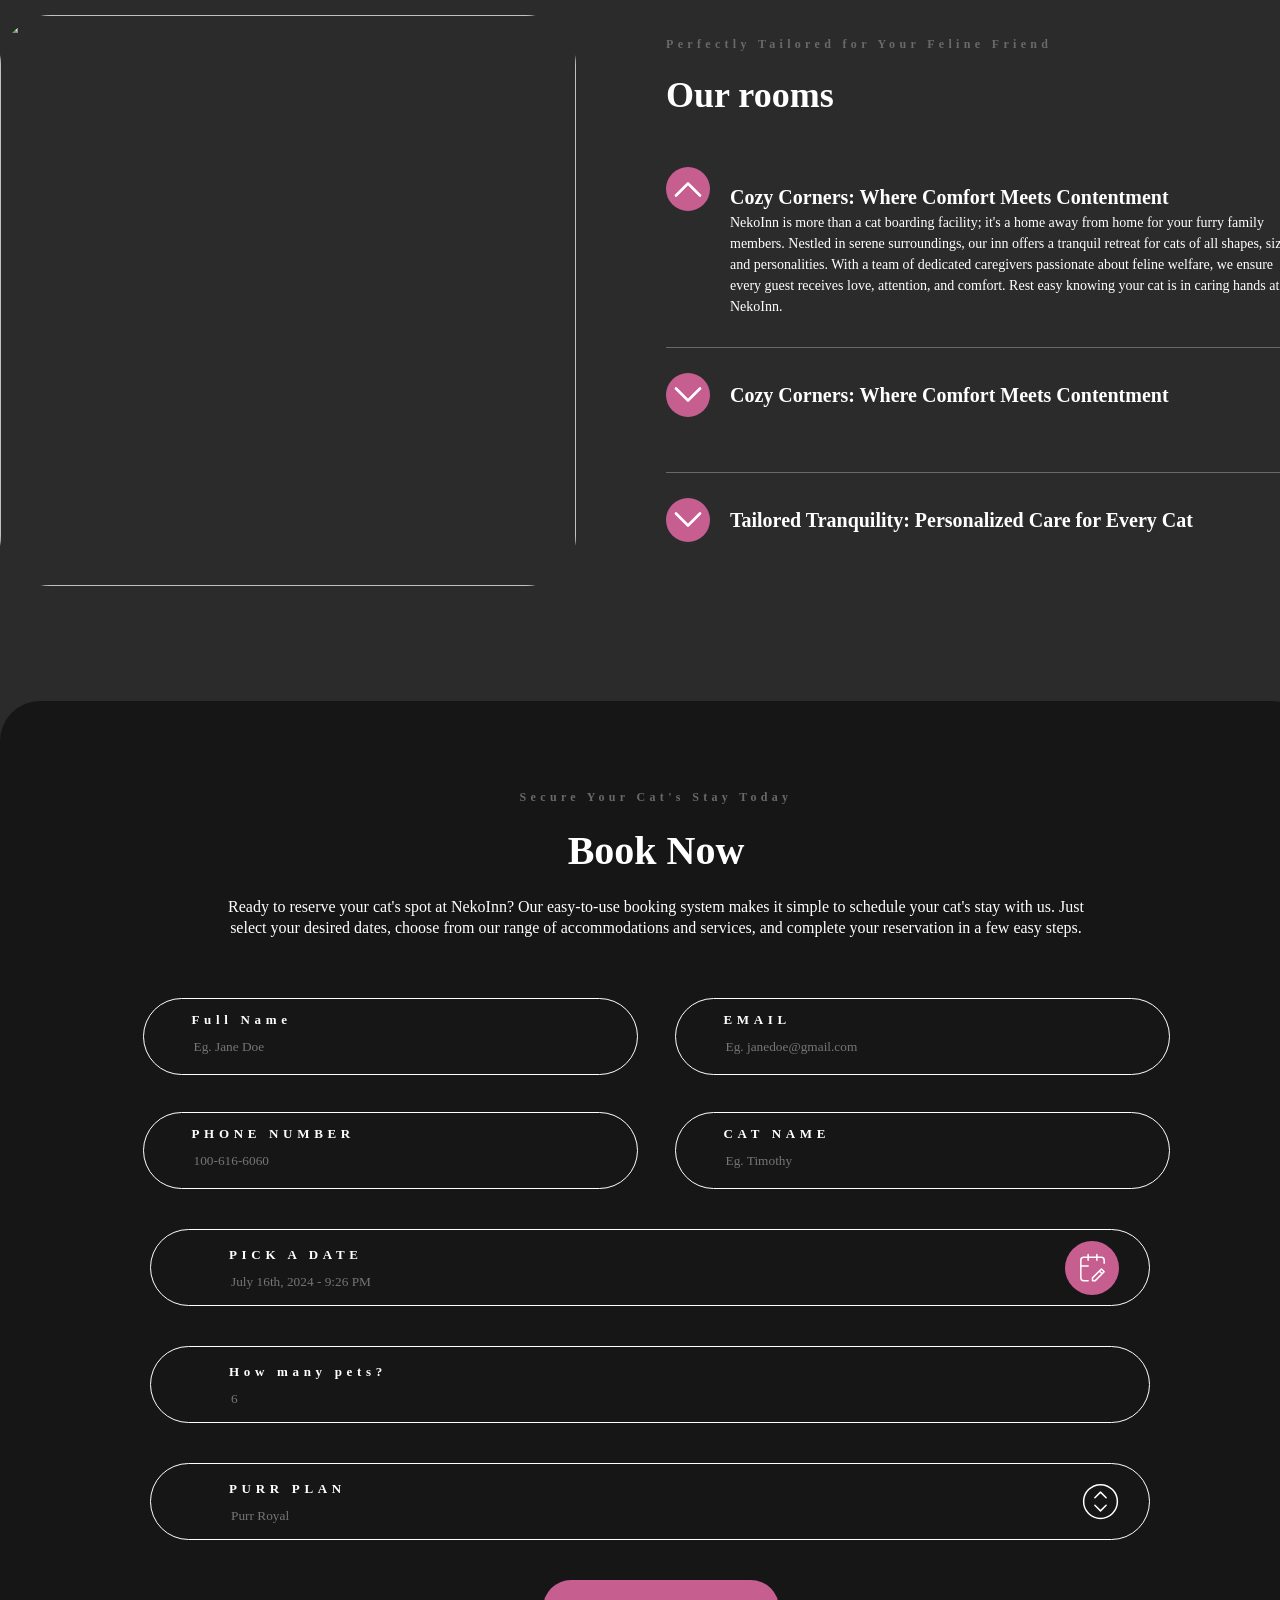
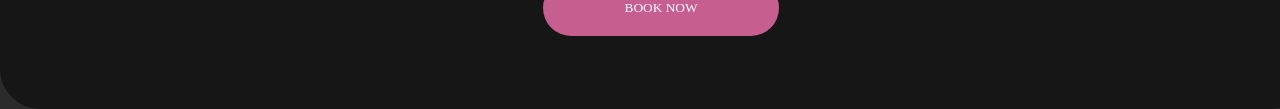
==== index.html @ 57cdbb53 "add button" ====
<!DOCTYPE html>
<html lang="en">

<head>
    <meta charset="UTF-8">
    <meta name="viewport" content="width=device-width, initial-scale=1.0">
    <title>Document</title>
    <link rel="stylesheet" href="./css/style.css">
</head>

<body>
    <section class="room">
        <div class="container">
            <div class="room__wrapper">
                <img class="room__pic" src="./cat.svg" alt="">
                <div class="room__info">
                    <h4 class="room__sub-text">Perfectly Tailored for Your Feline Friend</h4>
                    <h2 class="room__title">Our rooms</h2>
                    <div class="room__box--big">
                        <span class="span"><img src="./shape.svg" class="room__img"
                                alt="icon tepaga qarab turgan bitta rangi oq"></span>
                        <div class="room__sub-info">
                            <h3 class="room__sub-title">Cozy Corners: Where Comfort Meets Contentment</h3>
                            <p class="room__text">NekoInn is more than a cat boarding facility; it's a home away from
                                home for your furry family members. Nestled in serene surroundings, our inn offers a
                                tranquil retreat for cats of all shapes, sizes, and personalities. With a team of
                                dedicated caregivers passionate about feline welfare, we ensure every guest receives
                                love, attention, and comfort. Rest easy knowing your cat is in caring hands at NekoInn.
                            </p>
                        </div>
                    </div>
                    <div class="room__box--mini">
                        <span class="span2"><img src="./shape2.svg" class="room__image"
                                alt="icon pastga qarab turgan bitta rangi oq"></span>
                        <h3 class="room__sub-title">Cozy Corners: Where Comfort Meets Contentment</h3>
                    </div>
                    <div class="room__box--mini">
                        <span class="span2"><img src="./shape2.svg" class="room__image"
                                alt="icon pastga qarab turgan bitta rangi oq"></span>
                        <h3 class="room__sub-title">Tailored Tranquility: Personalized Care for Every Cat</h3>
                    </div>
                </div>
            </div>
        </div>
    </section>
    <section class="book">
        <div class="container">
            <div class="book__wrapper">
                <div class="book__info">
                    <h4 class="book__sub-title">Secure Your Cat's Stay Today</h4>
                    <h2 class="book__title">Book Now</h2>
                    <p class="book__text">Ready to reserve your cat's spot at NekoInn? Our easy-to-use booking system
                        makes
                        it simple to schedule your cat's stay with us. Just select your desired dates, choose from our
                        range
                        of accommodations and services, and complete your reservation in a few easy steps.</p>
                </div>
                <div class="book__box">
                    <div class="book__box--top">
                        <div class="book__box--mini">
                            <p class="book__sub-text">Full Name</p>
                            <input class="input" placeholder="Eg. Jane Doe" type="text">
                        </div>
                        <div class="book__box--mini">
                            <p class="book__sub-text">EMAIL</p>
                            <input placeholder="Eg. janedoe@gmail.com" type="text" class="input">
                        </div>
                        <div class="book__box--mini">
                            <p class="book__sub-text">PHONE NUMBER</p>
                            <input placeholder="100-616-6060" type="text" class="input">
                        </div>
                        <div class="book__box--mini">
                            <p class="book__sub-text">CAT NAME</p>
                            <input placeholder="Eg. Timothy" type="text" class="input">
                        </div>
                    </div>
                    <div class="book__box--bottom">
                        <div class="book__box--big">
                            <div class="book__sub-info">
                                <p class="book__sub-text">PICK A DATE</p>
                                <input class="input" type="text" placeholder="July 16th, 2024 - 9:26 PM">
                            </div>
                            <span class="span--pink"><img src="./calendar-edit.svg" alt="calendar-edit"></span>
                        </div>
                        <div class="book__box--big">
                            <div class="book__sub-info">
                                <p class="book__sub-text">How many pets?</p>
                                <input class="input" type="number" placeholder="6">
                            </div>
                        </div>
                        <div class="book__box--big">
                            <div class="book__sub-info">
                                <p class="book__sub-text">PURR PLAN</p>
                                <input class="input" type="text" placeholder="Purr Royal">
                            </div>
                            <img src="./shape3.svg" alt="">
                        </div>
                    </div>
                    <button class="book__btn">BOOK NOW</button>
                </div>
            </div>
        </div>
    </section>
</body>

</html>
---- css/style.css ----
@import url("https://cdn.jsdelivr.net/npm/bootstrap-icons@1.11.3/font/bootstrap-icons.min.css");
@font-face {
  font-family: "Poppins";
  src: url(./fonts/Poppins-Black.woff) format(woff), url(/fonts/Poppins-Black.woff2) format(woff2);
  font-weight: 900;
}
@font-face {
  font-family: "Poppins";
  src: url(./fonts/Poppins-ExtraBold.woff) format(woff), url(/fonts/Poppins-ExtraBold.woff2) format(woff2);
  font-weight: 800;
}
@font-face {
  font-family: "Poppins";
  src: url(./fonts/Poppins-Bold.woff) format(woff), url(/fonts/Poppins-Bold.woff2) format(woff2);
  font-weight: 700;
}
@font-face {
  font-family: "Poppins";
  src: url(./fonts/Poppins-SemiBold.woff) format(woff), url(/fonts/Poppins-SemiBold.woff2) format(woff2);
  font-weight: 600;
}
@font-face {
  font-family: "Poppins";
  src: url(./fonts/Poppins-Medium.woff) format(woff), url(/fonts/Poppins-Medium.woff2) format(woff2);
  font-weight: 500;
}
@font-face {
  font-family: "Poppins";
  src: url(./fonts/Poppins-Regular.woff) format(woff), url(/fonts/Poppins-Regular.woff2) format(woff2);
  font-weight: 400;
}
@font-face {
  font-family: "Poppins";
  src: url(./fonts/Poppins-Light.woff) format(woff), url(/fonts/Poppins-Light.woff2) format(woff2);
  font-weight: 300;
}
@font-face {
  font-family: "Poppins";
  src: url(./fonts/Poppins-ExtraLight.woff) format(woff), url(/fonts/Poppins-ExtraBold.woff2) format(woff2);
  font-weight: 200;
}
@font-face {
  font-family: "Poppins";
  src: url(./fonts/Poppins-Thin.woff) format(woff), url(/fonts/Poppins-Thin.woff2) format(woff2);
  font-weight: 100;
}
.room__wrapper {
  height: 601px;
  display: flex;
  align-items: center;
  gap: 90px;
}

.room__pic {
  width: 576px;
  height: 571px;
  border-radius: 50px;
}

.room__sub-text {
  font-family: "Poppins";
  font-size: 12px;
  font-weight: 700;
  line-height: 18px;
  letter-spacing: 0.36em;
  text-align: left;
  color: #696969;
}

.room__title {
  font-family: "Poppins";
  font-size: 36px;
  font-weight: 700;
  line-height: 54px;
  text-align: left;
  color: white;
  margin: 15px 0 60px 0;
}

.room__text {
  font-family: "Poppins";
  font-size: 14px;
  font-weight: 400;
  line-height: 21px;
  text-align: left;
  color: white;
  width: 568px;
}

.room__sub-title {
  font-family: "Poppins";
  font-size: 20px;
  font-weight: 700;
  line-height: 30px;
  text-align: left;
  color: white;
}

.span {
  width: 44px;
  height: 44px;
  background-color: #C75E90;
  display: inline-block;
  border-radius: 50%;
  display: flex;
  justify-content: center;
  align-items: center;
  margin-top: -120px;
}

.room__box--big {
  display: flex;
  align-items: center;
  gap: 20px;
}

.room__box--mini {
  width: 642.5px;
  padding: 25px 0;
  border-top: 1px solid #696969;
  display: flex;
  align-items: center;
  margin-top: 30px;
}

.span2 {
  width: 44px;
  height: 44px;
  background-color: #C75E90;
  display: inline-block;
  border-radius: 50%;
  display: flex;
  justify-content: center;
  align-items: center;
  gap: 20px;
  margin-right: 20px;
}

.book__wrapper {
  display: flex;
  align-items: center;
  justify-content: center;
  flex-direction: column;
  margin-top: 100px;
  width: 1312px;
  height: 1008px;
  border-radius: 40px;
  background-color: #161616;
}

.book__sub-title {
  font-family: "Poppins";
  font-size: 12px;
  font-weight: 700;
  line-height: 18px;
  letter-spacing: 0.36em;
  text-align: center;
  color: #696969;
}

.book__title {
  font-family: "Poppins";
  font-size: 40px;
  font-weight: 700;
  line-height: 60px;
  text-align: center;
  color: white;
  margin: 15px 0;
}

.book__text {
  width: 868px;
  font-family: "Poppins";
  font-size: 16px;
  font-weight: 400;
  line-height: 21px;
  text-align: center;
  color: white;
}

.book__info {
  margin-top: 14px;
}

.book__box--mini {
  width: 495px;
  height: 77px;
  border-radius: 40px;
  border: 1px solid #FFFFFF;
}

.book__box--top {
  display: flex;
  justify-content: center;
  align-items: center;
  gap: 37px;
  flex-wrap: wrap;
  margin-top: 60px;
}

.input {
  border: none;
  outline: none;
  width: 400px;
  height: 40px;
  margin-left: 50px;
  background-color: transparent;
  color: white;
}

.book__sub-text {
  font-family: "Poppins";
  font-size: 13px;
  font-weight: 700;
  line-height: 15px;
  letter-spacing: 0.36em;
  text-align: left;
  color: white;
  margin-left: 48px;
  margin-top: 13px;
}

.book__box--big {
  width: 1000px;
  height: 77px;
  border-radius: 40px;
  border: 1px solid #FFFFFF;
  display: flex;
  justify-content: space-between;
  align-items: center;
  padding: 0 30px;
  margin: 40px 150px;
}

.span--pink {
  width: 54px;
  height: 54px;
  background-color: #C75E90;
  display: inline-block;
  display: flex;
  justify-content: center;
  align-items: center;
  border-radius: 50%;
}

.book__bottom {
  display: flex;
  justify-content: center;
  align-items: center;
  margin-top: 120px;
  margin-left: 100px;
}

.book__btn {
  width: 236px;
  height: 56px;
  border-radius: 220px;
  background-color: #C75E90;
  color: white;
  margin-left: calc(50% - 113px);
  border: none;
}

* {
  padding: 0;
  margin: 0;
  box-sizing: border-box;
  font-family: "Poppins";
}

ul {
  list-style: none;
}

ol {
  list-style: none;
}

a {
  text-decoration: none;
  color: black;
}

button {
  cursor: pointer;
}

.container {
  width: 1300px;
  margin: 0 auto;
}

.bi {
  color: white;
}

html {
  background-color: #2B2B2B;
}

.btn {
  padding: 19px 50px;
  border-radius: 20px;
  border: none;
  background-color: #A259FF;
}

.btn2 {
  padding: 19px 50px;
  border-radius: 20px;
  border: 2px solid #A259FF;
  background-color: #2B2B2B;
  color: white;
}

.book__wrapper {
  display: flex;
  align-items: center;
  justify-content: center;
  flex-direction: column;
  margin-top: 100px;
  width: 1312px;
  height: 1008px;
  border-radius: 40px;
  background-color: #161616;
}

.book__sub-title {
  font-family: "Poppins";
  font-size: 12px;
  font-weight: 700;
  line-height: 18px;
  letter-spacing: 0.36em;
  text-align: center;
  color: #696969;
}

.book__title {
  font-family: "Poppins";
  font-size: 40px;
  font-weight: 700;
  line-height: 60px;
  text-align: center;
  color: white;
  margin: 15px 0;
}

.book__text {
  width: 868px;
  font-family: "Poppins";
  font-size: 16px;
  font-weight: 400;
  line-height: 21px;
  text-align: center;
  color: white;
}

.book__info {
  margin-top: 14px;
}

.book__box--mini {
  width: 495px;
  height: 77px;
  border-radius: 40px;
  border: 1px solid #FFFFFF;
}

.book__box--top {
  display: flex;
  justify-content: center;
  align-items: center;
  gap: 37px;
  flex-wrap: wrap;
  margin-top: 60px;
}

.input {
  border: none;
  outline: none;
  width: 400px;
  height: 40px;
  margin-left: 50px;
  background-color: transparent;
  color: white;
}

.book__sub-text {
  font-family: "Poppins";
  font-size: 13px;
  font-weight: 700;
  line-height: 15px;
  letter-spacing: 0.36em;
  text-align: left;
  color: white;
  margin-left: 48px;
  margin-top: 13px;
}

.book__box--big {
  width: 1000px;
  height: 77px;
  border-radius: 40px;
  border: 1px solid #FFFFFF;
  display: flex;
  justify-content: space-between;
  align-items: center;
  padding: 0 30px;
  margin: 40px 150px;
}

.span--pink {
  width: 54px;
  height: 54px;
  background-color: #C75E90;
  display: inline-block;
  display: flex;
  justify-content: center;
  align-items: center;
  border-radius: 50%;
}

.book__bottom {
  display: flex;
  justify-content: center;
  align-items: center;
  margin-top: 120px;
  margin-left: 100px;
}

.book__btn {
  width: 236px;
  height: 56px;
  border-radius: 220px;
  background-color: #C75E90;
  color: white;
  margin-left: calc(50% - 113px);
  border: none;
}/*# sourceMappingURL=style.css.map */
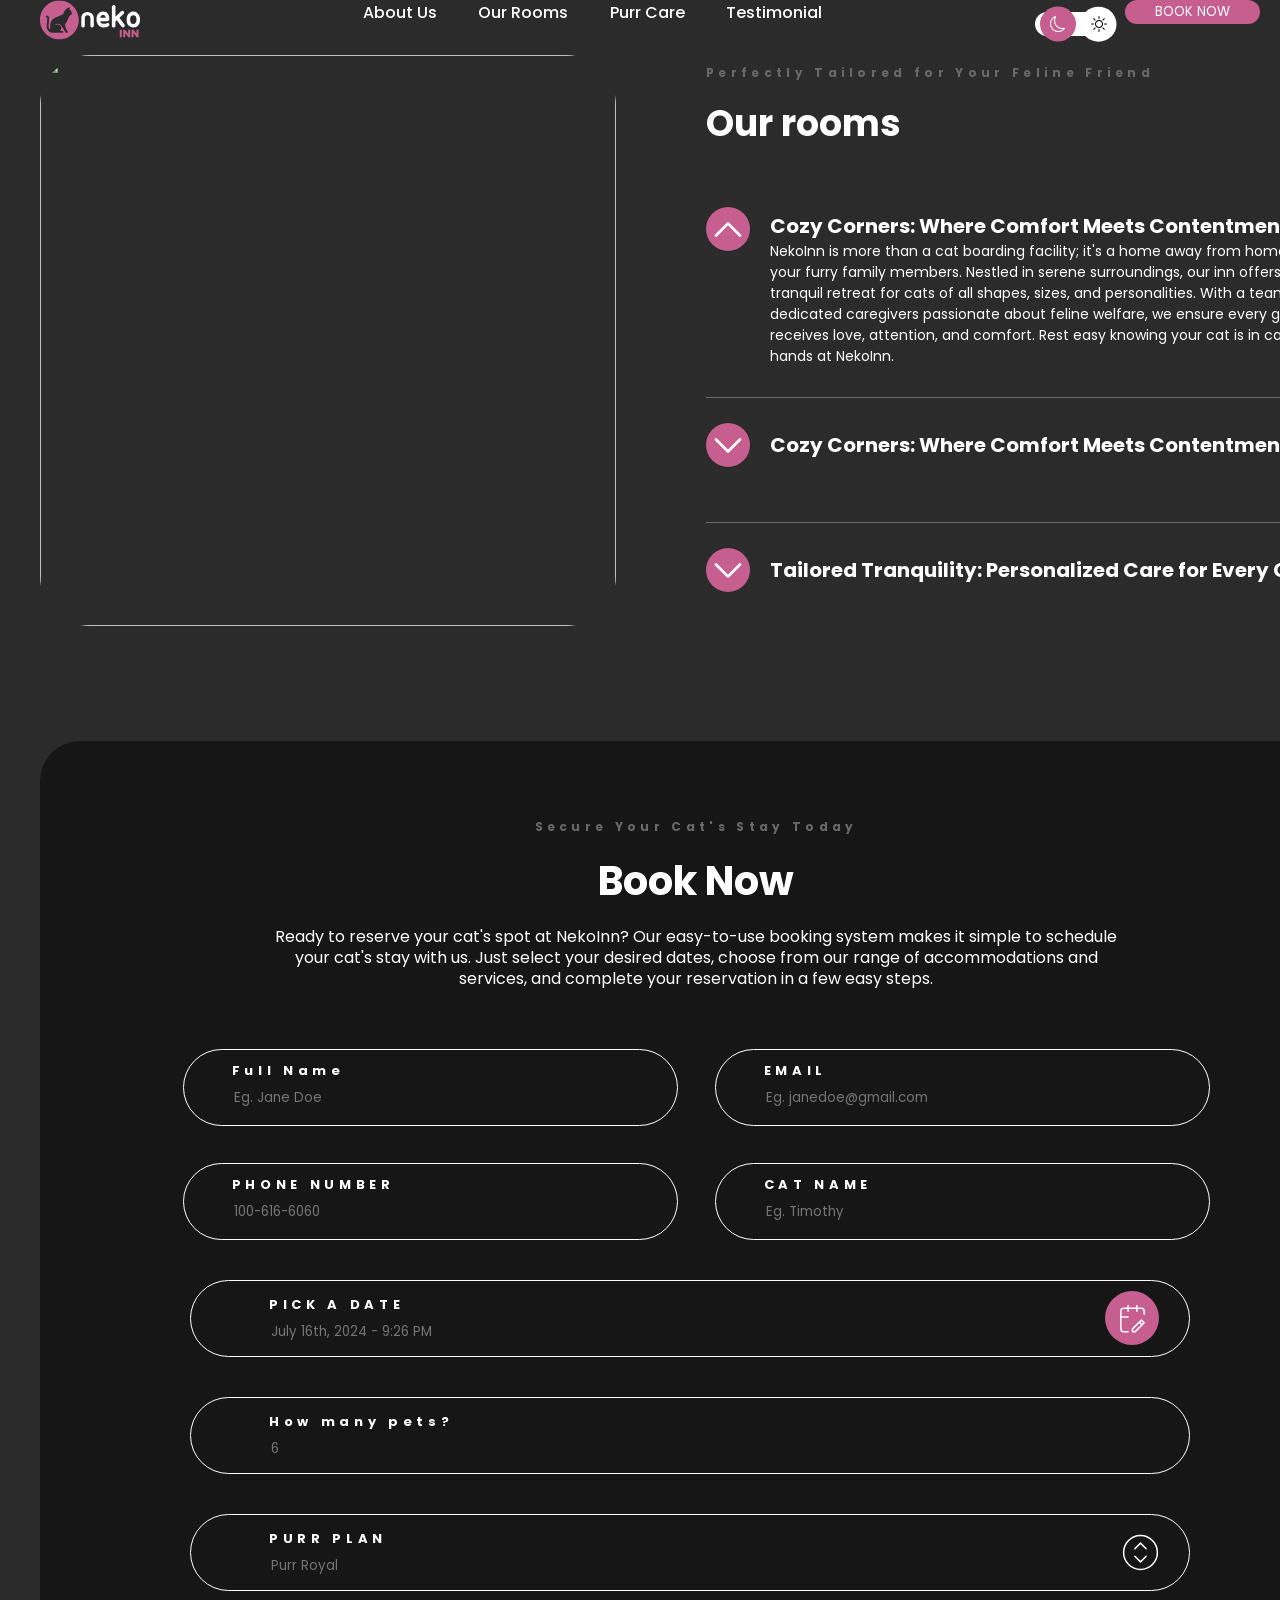
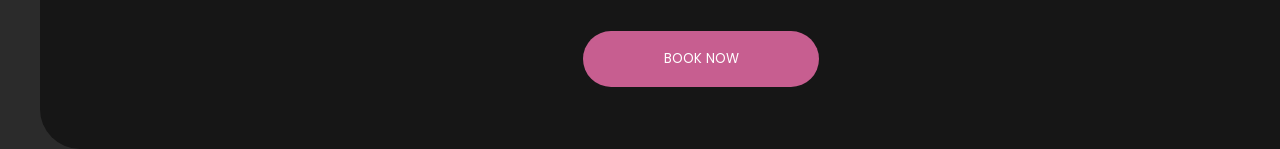
==== commit 54d7c3df: "nigoraas code added" ====
--- a/index.html
+++ b/index.html
@@ -1,15 +1,64 @@
 <!DOCTYPE html>
 <html lang="en">
+  <head>
+    <meta charset="UTF-8" />
+    <meta name="viewport" content="width=device-width, initial-scale=1.0" />
+    <title>Neko</title>
+    <link rel="preconnect" href="https://fonts.googleapis.com" />
+    <link rel="preconnect" href="https://fonts.gstatic.com" crossorigin />
+    <link
+      href="https://fonts.googleapis.com/css2?family=Poppins:ital,wght@0,100;0,200;0,300;0,400;0,500;0,600;0,700;0,800;0,900;1,100;1,200;1,300;1,400;1,500;1,600;1,700;1,800;1,900&display=swap"
+      rel="stylesheet"
+    />
+    <link rel="stylesheet" href="./css/style.css">
+  </head>
+  <body>
+    <!-- ozod qiladi -->
+    <header class="header">
+      <div class="container">
+        <div class="header__wrapper">
+          <img src="./images/Layer_1.svg" alt="" class="header__logo">
+          <ul class="header__menu">
+            <li class="header__menu-item">
+              <a href="" class="header__menu-link">About Us</a>
+            </li>
+            <li class="header__menu-item">
+              <a href="" class="header__menu-link">Our Rooms</a>
+            </li>
+            <li class="header__menu-item">
+              <a href="" class="header__menu-link">Purr Care</a>
+            </li>
+            <li class="header__menu-item">
+              <a href="" class="header__menu-link">Testimonial</a>
+            </li>
+          </ul>
+          <div class="header__right">
+            <div class="header__toggle">
+              <i class="bi bi-moon"></i>
+              <i class="bi-brightness-high"></i>       
+           </div>
+           <button class="btn BTN">BOOK NOW</button>   
+          </div>
+        </div>
+      </div>
+    </header>
+    <!-- ozod qiladi-->
+    <main>
+      <!-- bunyod  -->
 
-<head>
-    <meta charset="UTF-8">
-    <meta name="viewport" content="width=device-width, initial-scale=1.0">
-    <title>Document</title>
-    <link rel="stylesheet" href="./css/style.css">
-</head>
+      <section class="section-one"></section>
 
-<body>
-    <section class="room">
+      <!-- bunyod  -->
+
+      <!--Sarvar-->
+
+      <section class="section-two"></section>
+
+      <!--Sarvar-->
+
+      <!--Nigora-->
+
+      <section class="room">
         <div class="container">
             <div class="room__wrapper">
                 <img class="room__pic" src="./cat.svg" alt="">
@@ -101,6 +150,13 @@
             </div>
         </div>
     </section>
-</body>
 
-</html>+      <!--Nigora-->
+    </main>
+
+    <footer></footer>
+  </body>
+</html>
+
+
+
--- a/css/style.css
+++ b/css/style.css
@@ -44,6 +44,61 @@
   src: url(./fonts/Poppins-Thin.woff) format(woff), url(/fonts/Poppins-Thin.woff2) format(woff2);
   font-weight: 100;
 }
+:root {
+  --btn-pink:#C75E90 ;
+}
+
+.header__logo {
+  width: 100px;
+}
+
+.header__menu-link {
+  color: white;
+}
+
+.header__menu {
+  display: flex;
+  justify-content: space-around;
+  width: 500px;
+}
+
+.header__wrapper {
+  display: flex;
+  justify-content: space-between;
+}
+
+.header__right {
+  display: flex;
+  justify-content: space-between;
+}
+
+.header__toggle {
+  width: 80px;
+  height: 61%;
+  background-color: white;
+  border-radius: 50px;
+  display: flex;
+  justify-content: space-around;
+  align-items: center;
+  transform: translate(-10px, 12px);
+}
+
+.bi-moon {
+  margin: 5px 15px 0 5px;
+  background-color: var(--btn-pink);
+  padding: 5px 10px;
+  border-radius: 50%;
+  transform: translate(0px, -2.5px);
+}
+
+.bi-brightness-high {
+  color: black;
+  background-color: white;
+  transform: translate(-10.5px, -0.3px);
+  padding: 5px 10px;
+  border-radius: 50%;
+}
+
 .room__wrapper {
   height: 601px;
   display: flex;
@@ -288,6 +343,7 @@
 .container {
   width: 1300px;
   margin: 0 auto;
+  padding: 0 40px;
 }
 
 .bi {
@@ -295,21 +351,18 @@
 }
 
 html {
-  background-color: #2B2B2B;
+  background-color: #2b2b2b;
+  font-family: "Poppins", sans-serif;
+  font-weight: 500;
+  font-style: normal;
 }
 
 .btn {
-  padding: 19px 50px;
-  border-radius: 20px;
+  padding: 0px 30px;
+  height: 60%;
+  border-radius: 30px;
   border: none;
-  background-color: #A259FF;
-}
-
-.btn2 {
-  padding: 19px 50px;
-  border-radius: 20px;
-  border: 2px solid #A259FF;
-  background-color: #2B2B2B;
+  background-color: var(--btn-pink);
   color: white;
 }
 
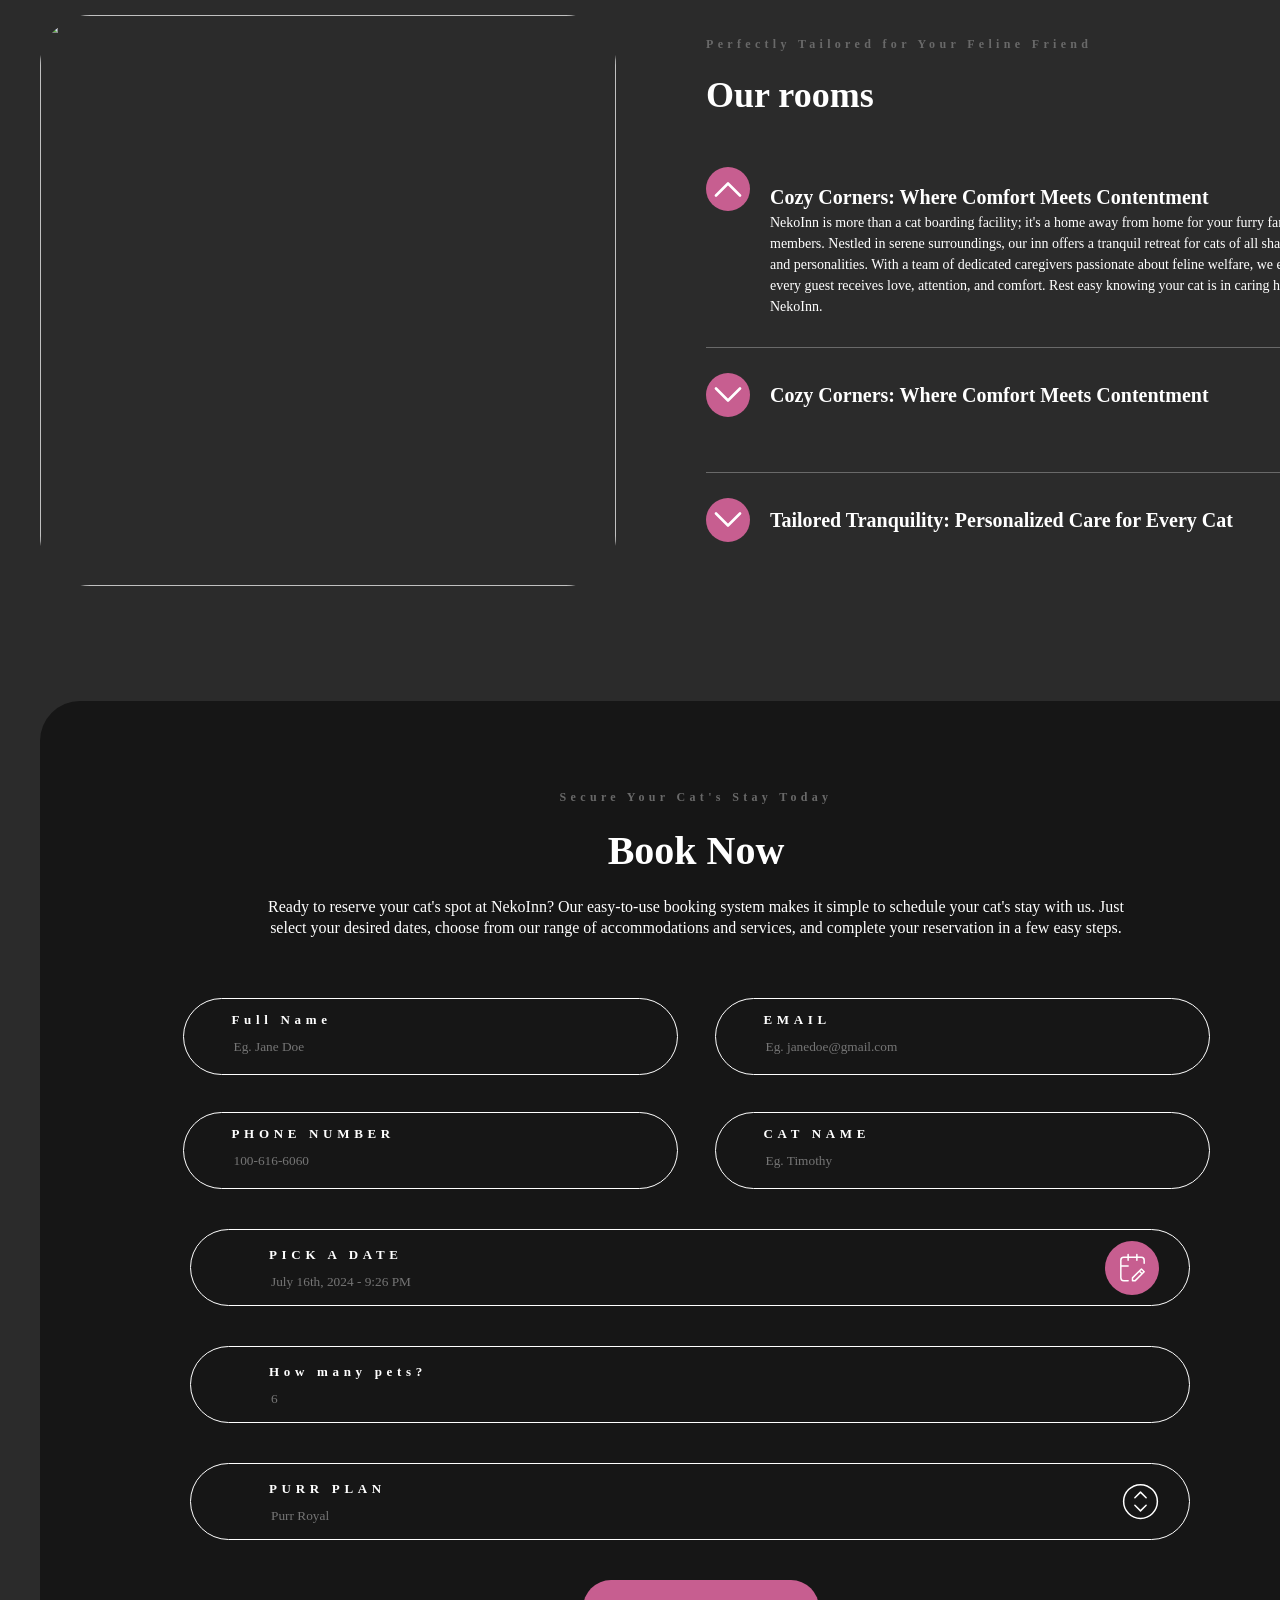
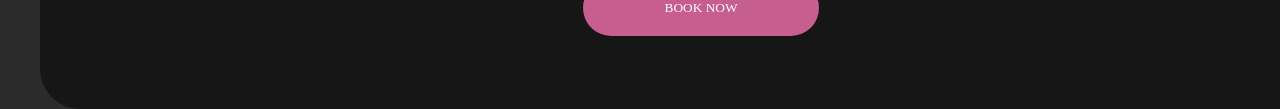
==== commit 3968219b: "adsf" ====
--- a/index.html
+++ b/index.html
@@ -1,64 +1,16 @@
 <!DOCTYPE html>
 <html lang="en">
-  <head>
-    <meta charset="UTF-8" />
-    <meta name="viewport" content="width=device-width, initial-scale=1.0" />
-    <title>Neko</title>
-    <link rel="preconnect" href="https://fonts.googleapis.com" />
-    <link rel="preconnect" href="https://fonts.gstatic.com" crossorigin />
-    <link
-      href="https://fonts.googleapis.com/css2?family=Poppins:ital,wght@0,100;0,200;0,300;0,400;0,500;0,600;0,700;0,800;0,900;1,100;1,200;1,300;1,400;1,500;1,600;1,700;1,800;1,900&display=swap"
-      rel="stylesheet"
-    />
+
+<head>
+    <meta charset="UTF-8">
+    <meta name="viewport" content="width=device-width, initial-scale=1.0">
+    <title>Document</title>
     <link rel="stylesheet" href="./css/style.css">
-  </head>
-  <body>
-    <!-- ozod qiladi -->
-    <header class="header">
-      <div class="container">
-        <div class="header__wrapper">
-          <img src="./images/Layer_1.svg" alt="" class="header__logo">
-          <ul class="header__menu">
-            <li class="header__menu-item">
-              <a href="" class="header__menu-link">About Us</a>
-            </li>
-            <li class="header__menu-item">
-              <a href="" class="header__menu-link">Our Rooms</a>
-            </li>
-            <li class="header__menu-item">
-              <a href="" class="header__menu-link">Purr Care</a>
-            </li>
-            <li class="header__menu-item">
-              <a href="" class="header__menu-link">Testimonial</a>
-            </li>
-          </ul>
-          <div class="header__right">
-            <div class="header__toggle">
-              <i class="bi bi-moon"></i>
-              <i class="bi-brightness-high"></i>       
-           </div>
-           <button class="btn BTN">BOOK NOW</button>   
-          </div>
-        </div>
-      </div>
-    </header>
-    <!-- ozod qiladi-->
-    <main>
-      <!-- bunyod  -->
+</head>
 
-      <section class="section-one"></section>
-
-      <!-- bunyod  -->
-
-      <!--Sarvar-->
-
-      <section class="section-two"></section>
-
-      <!--Sarvar-->
-
-      <!--Nigora-->
-
-      <section class="room">
+<body>
+    <!-- room start -->
+    <section class="room">
         <div class="container">
             <div class="room__wrapper">
                 <img class="room__pic" src="./cat.svg" alt="">
@@ -92,6 +44,8 @@
             </div>
         </div>
     </section>
+    <!-- room end -->
+    <!-- book start -->
     <section class="book">
         <div class="container">
             <div class="book__wrapper">
@@ -150,13 +104,7 @@
             </div>
         </div>
     </section>
+    <!-- book end -->
+</body>
 
-      <!--Nigora-->
-    </main>
-
-    <footer></footer>
-  </body>
-</html>
-
-
-
+</html>
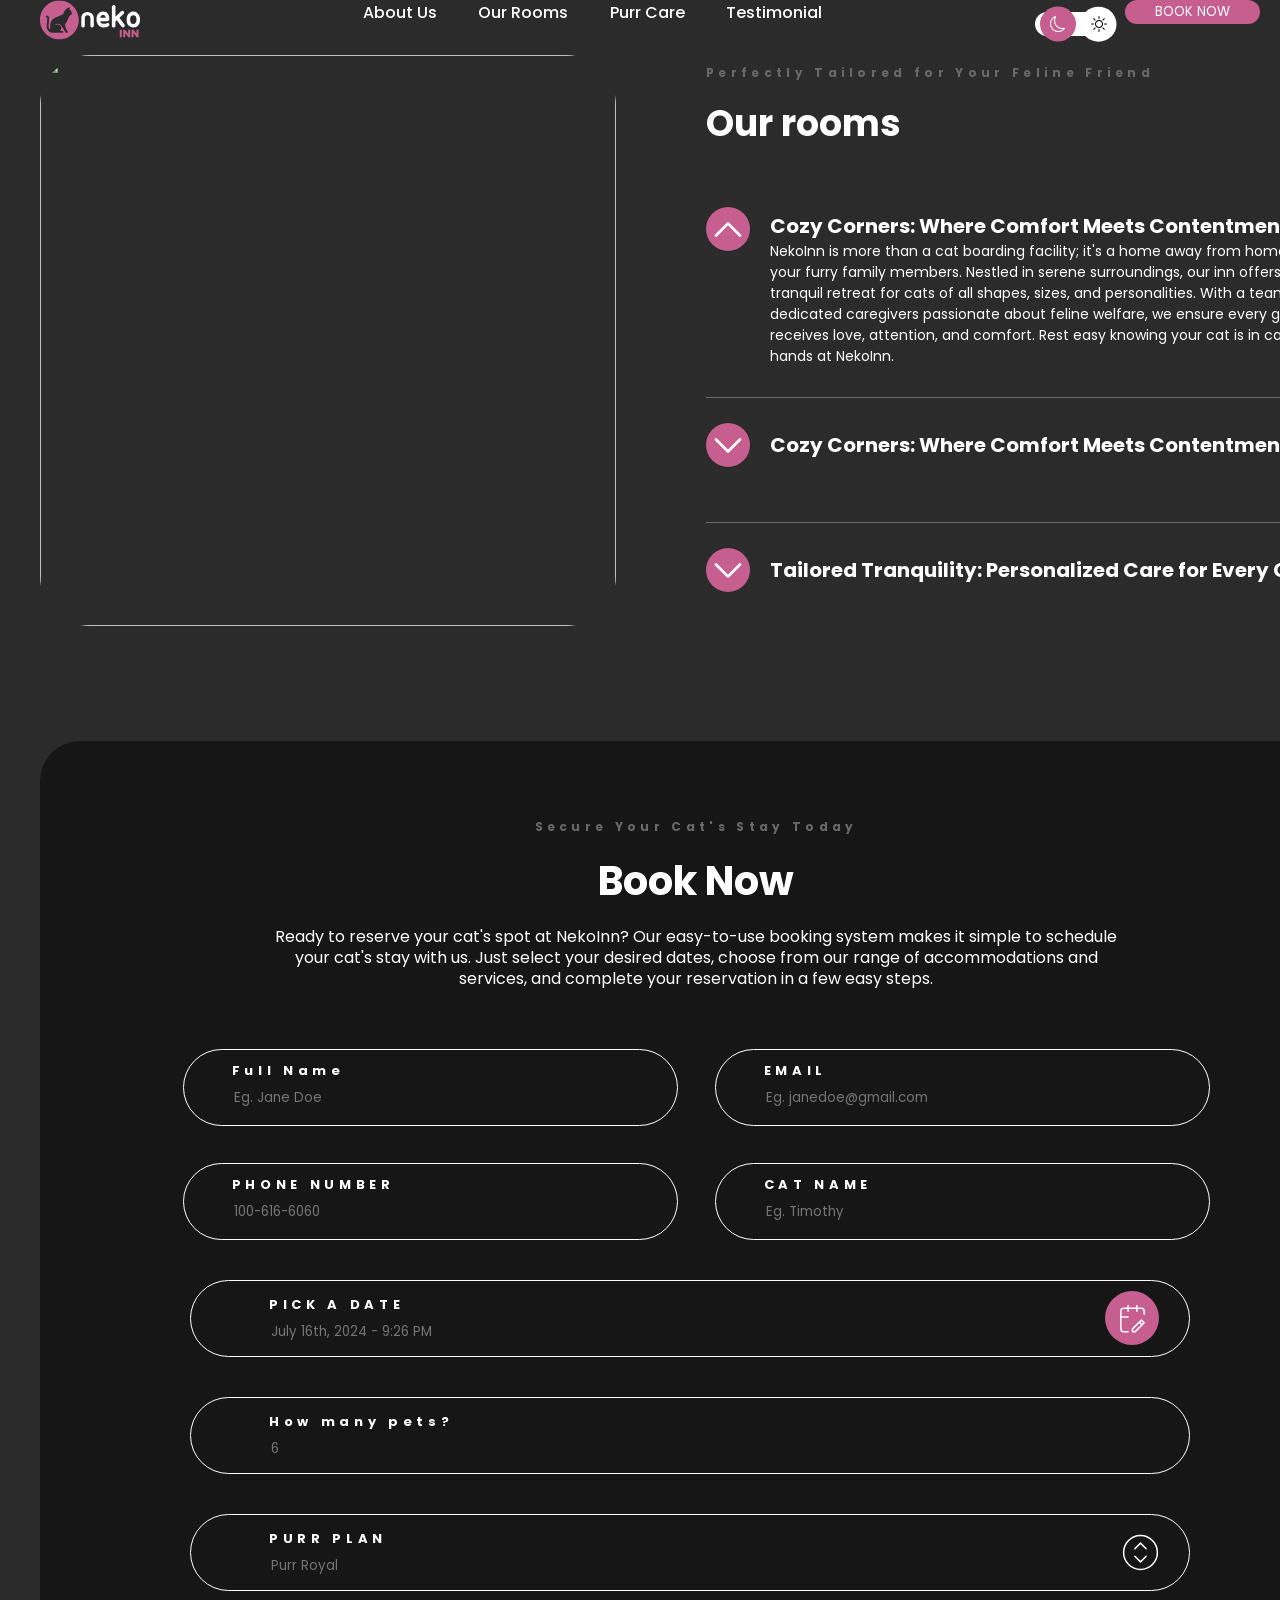
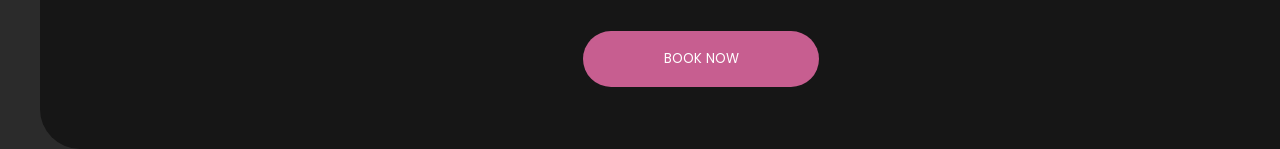
==== commit da7ab2eb: "hjbhj" ====
--- a/index.html
+++ b/index.html
@@ -1,16 +1,64 @@
 <!DOCTYPE html>
 <html lang="en">
+  <head>
+    <meta charset="UTF-8" />
+    <meta name="viewport" content="width=device-width, initial-scale=1.0" />
+    <title>Neko</title>
+    <link rel="preconnect" href="https://fonts.googleapis.com" />
+    <link rel="preconnect" href="https://fonts.gstatic.com" crossorigin />
+    <link
+      href="https://fonts.googleapis.com/css2?family=Poppins:ital,wght@0,100;0,200;0,300;0,400;0,500;0,600;0,700;0,800;0,900;1,100;1,200;1,300;1,400;1,500;1,600;1,700;1,800;1,900&display=swap"
+      rel="stylesheet"
+    />
+    <link rel="stylesheet" href="./css/style.css">
+  </head>
+  <body>
+    <!-- ozod qiladi -->
+    <header class="header">
+      <div class="container">
+        <div class="header__wrapper">
+          <img src="./images/Layer_1.svg" alt="" class="header__logo">
+          <ul class="header__menu">
+            <li class="header__menu-item">
+              <a href="" class="header__menu-link">About Us</a>
+            </li>
+            <li class="header__menu-item">
+              <a href="" class="header__menu-link">Our Rooms</a>
+            </li>
+            <li class="header__menu-item">
+              <a href="" class="header__menu-link">Purr Care</a>
+            </li>
+            <li class="header__menu-item">
+              <a href="" class="header__menu-link">Testimonial</a>
+            </li>
+          </ul>
+          <div class="header__right">
+            <div class="header__toggle">
+              <i class="bi bi-moon"></i>
+              <i class="bi-brightness-high"></i>       
+           </div>
+           <button class="btn BTN">BOOK NOW</button>   
+          </div>
+        </div>
+      </div>
+    </header>
+    <!-- ozod qiladi-->
+    <main>
+      <!-- bunyod  -->
 
-<head>
-    <meta charset="UTF-8">
-    <meta name="viewport" content="width=device-width, initial-scale=1.0">
-    <title>Document</title>
-    <link rel="stylesheet" href="./css/style.css">
-</head>
+      <section class="section-one"></section>
 
-<body>
-    <!-- room start -->
-    <section class="room">
+      <!-- bunyod  -->
+
+      <!--Sarvar-->
+
+      <section class="section-two"></section>
+
+      <!--Sarvar-->
+
+      <!--Nigora-->
+
+      <section class="room">
         <div class="container">
             <div class="room__wrapper">
                 <img class="room__pic" src="./cat.svg" alt="">
@@ -104,7 +152,13 @@
             </div>
         </div>
     </section>
-    <!-- book end -->
-</body>
 
-</html>+      <!--Nigora-->
+    </main>
+
+    <footer></footer>
+  </body>
+</html>
+
+
+
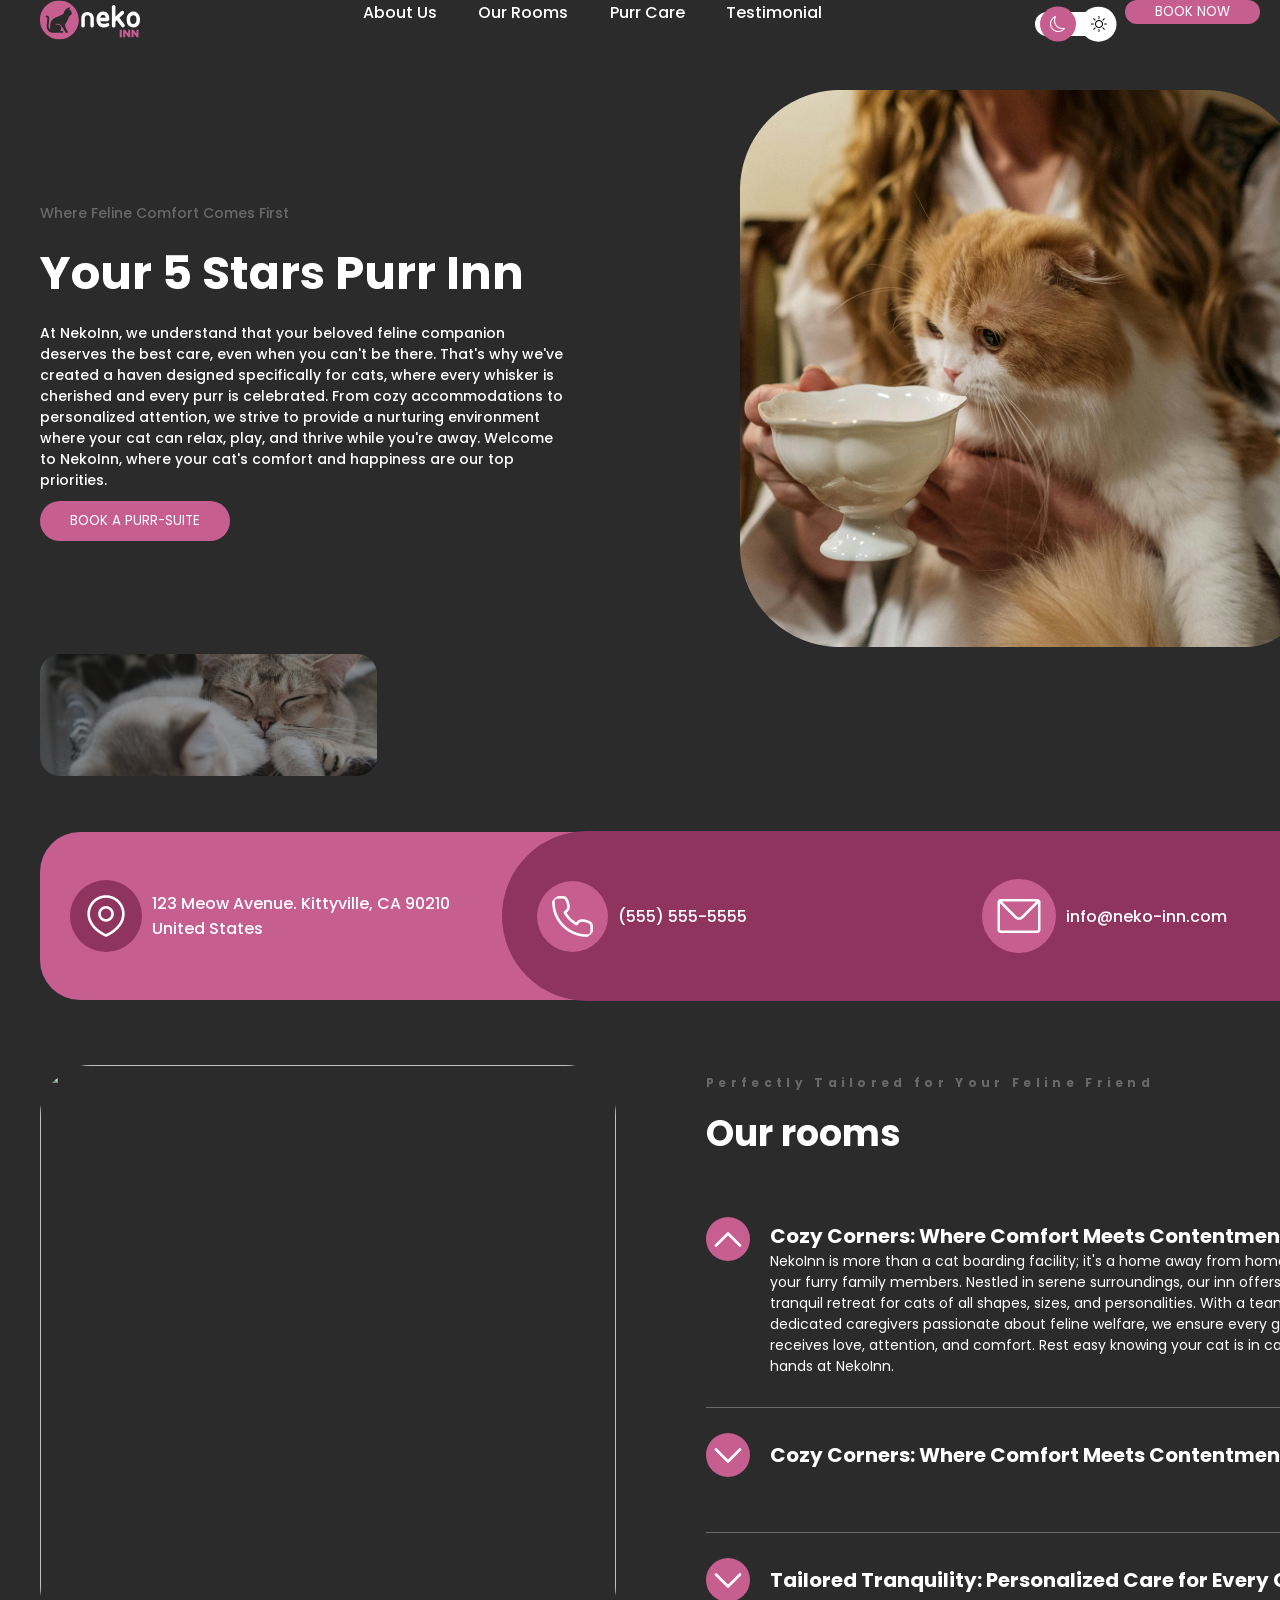
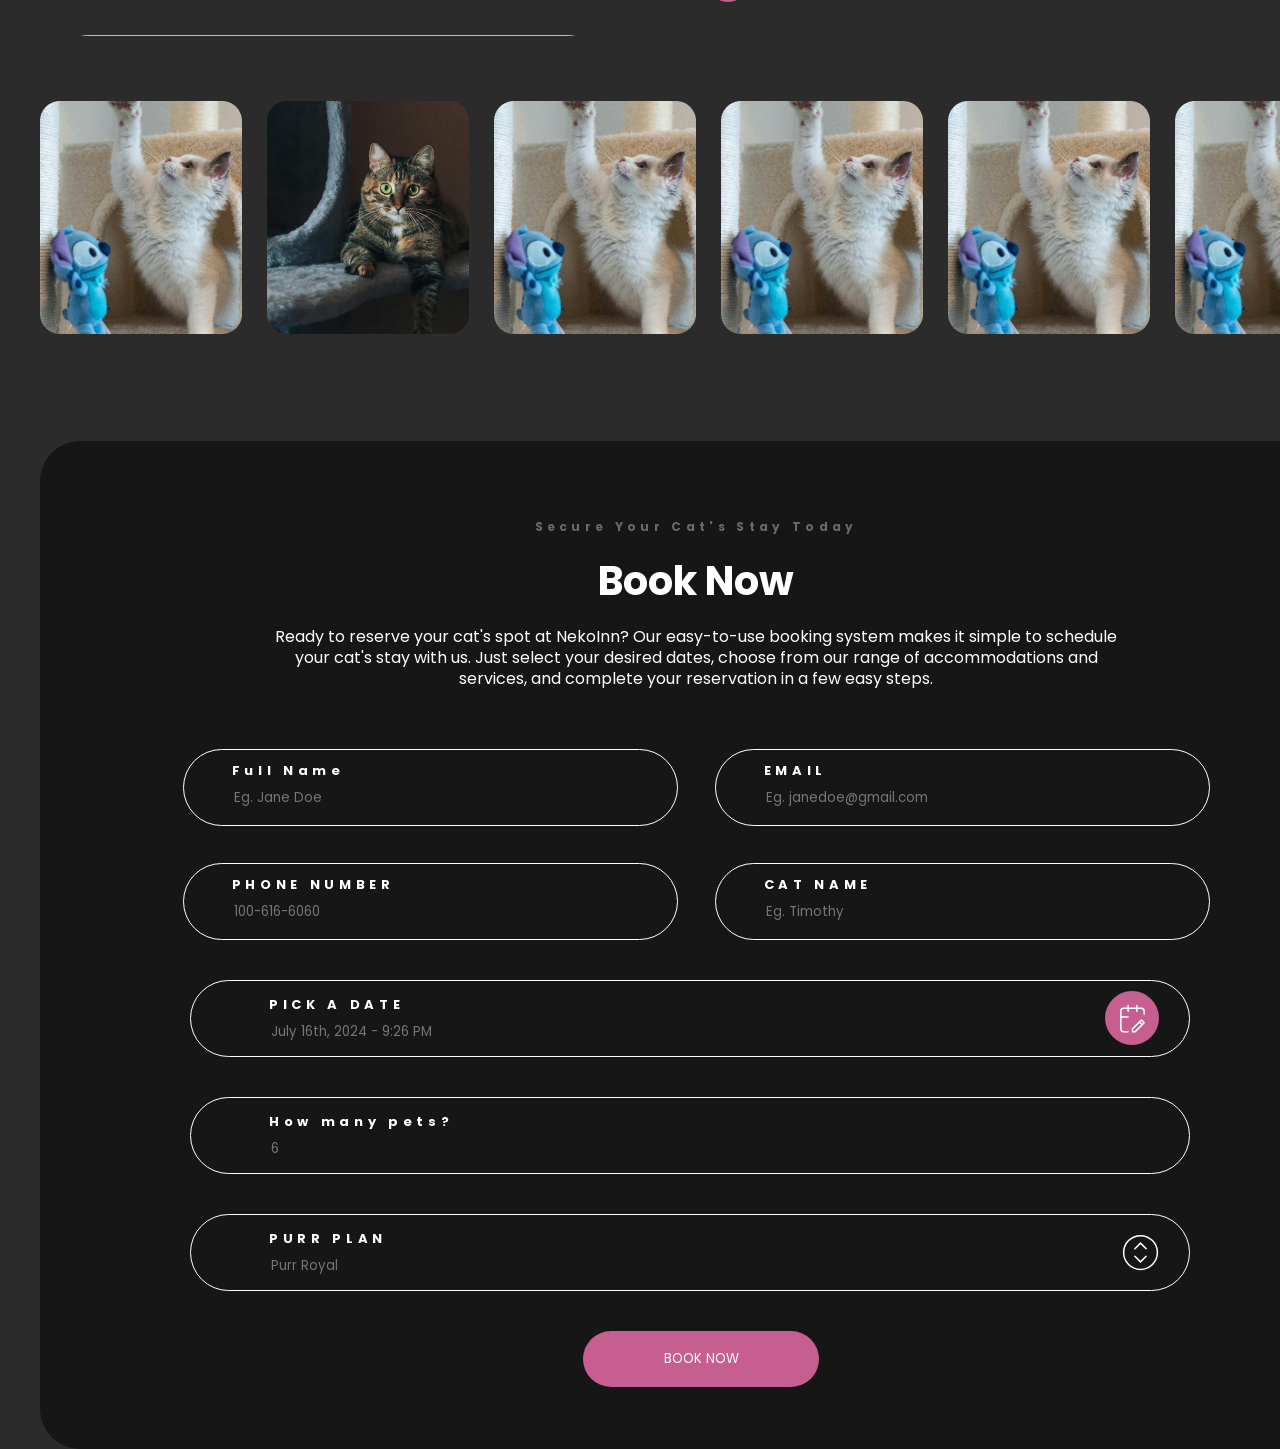
==== commit 195488dd: "oOVJ" ====
--- a/index.html
+++ b/index.html
@@ -10,14 +10,14 @@
       href="https://fonts.googleapis.com/css2?family=Poppins:ital,wght@0,100;0,200;0,300;0,400;0,500;0,600;0,700;0,800;0,900;1,100;1,200;1,300;1,400;1,500;1,600;1,700;1,800;1,900&display=swap"
       rel="stylesheet"
     />
-    <link rel="stylesheet" href="./css/style.css">
+    <link rel="stylesheet" href="./css/style.css" />
   </head>
   <body>
     <!-- ozod qiladi -->
     <header class="header">
       <div class="container">
         <div class="header__wrapper">
-          <img src="./images/Layer_1.svg" alt="" class="header__logo">
+          <img src="./images/Layer_1.svg" alt="" class="header__logo" />
           <ul class="header__menu">
             <li class="header__menu-item">
               <a href="" class="header__menu-link">About Us</a>
@@ -35,9 +35,9 @@
           <div class="header__right">
             <div class="header__toggle">
               <i class="bi bi-moon"></i>
-              <i class="bi-brightness-high"></i>       
-           </div>
-           <button class="btn BTN">BOOK NOW</button>   
+              <i class="bi-brightness-high"></i>
+            </div>
+            <button class="btn BTN">BOOK NOW</button>
           </div>
         </div>
       </div>
@@ -46,7 +46,55 @@
     <main>
       <!-- bunyod  -->
 
-      <section class="section-one"></section>
+      <section class="section-one">
+        <div class="container">
+          <div class="section-one__wrapper">
+            <div class="section-one__content">
+              <p class="text">Where Feline Comfort Comes First</p>
+              <h1 class="text__2">Your 5 Stars Purr Inn</h1>
+              <p class="text__3">
+                At NekoInn, we understand that your beloved feline companion
+                deserves the best care, even when you can't be there. That's why
+                we've created a haven designed specifically for cats, where
+                every whisker is cherished and every purr is celebrated. From
+                cozy accommodations to personalized attention, we strive to
+                provide a nurturing environment where your cat can relax, play,
+                and thrive while you're away. Welcome to NekoInn, where your
+                cat's comfort and happiness are our top priorities.
+              </p>
+              <button class="section-one__btn">BOOK A PURR-SUITE</button>
+            </div>
+
+            <div class="section-one__content">
+              <img src="Mask group (2).png" alt="cat" />
+            </div>
+          </div>
+          <div class="section-one__content-2">
+            <button class="section-one__btn--2">
+              <img src="Mask group (3).png" alt="cat" />
+            </button>
+          </div>
+          <div class="section-one__wrapper--2">
+            <div class="section-one__content--22">
+              <img
+                class="section-one__icon--2"
+                src="location-1.png"
+                alt="icon"
+              />
+              <p class="section-one__text--2">
+                123 Meow Avenue. Kittyville, CA 90210 United States
+              </p>
+            </div>
+            <div class="section-one__content--2">
+              <img class="section-one__icon" src="phone.png" alt="icon" />
+              <p class="section-one__text--3">(555) 555-5555</p>
+
+              <img class="section-one__icon" src="mail.png" alt="icon" />
+              <p class="section-one__text">info@neko-inn.com</p>
+            </div>
+          </div>
+        </div>
+      </section>
 
       <!-- bunyod  -->
 
@@ -60,105 +108,177 @@
 
       <section class="room">
         <div class="container">
-            <div class="room__wrapper">
-                <img class="room__pic" src="./cat.svg" alt="">
-                <div class="room__info">
-                    <h4 class="room__sub-text">Perfectly Tailored for Your Feline Friend</h4>
-                    <h2 class="room__title">Our rooms</h2>
-                    <div class="room__box--big">
-                        <span class="span"><img src="./shape.svg" class="room__img"
-                                alt="icon tepaga qarab turgan bitta rangi oq"></span>
-                        <div class="room__sub-info">
-                            <h3 class="room__sub-title">Cozy Corners: Where Comfort Meets Contentment</h3>
-                            <p class="room__text">NekoInn is more than a cat boarding facility; it's a home away from
-                                home for your furry family members. Nestled in serene surroundings, our inn offers a
-                                tranquil retreat for cats of all shapes, sizes, and personalities. With a team of
-                                dedicated caregivers passionate about feline welfare, we ensure every guest receives
-                                love, attention, and comfort. Rest easy knowing your cat is in caring hands at NekoInn.
-                            </p>
-                        </div>
-                    </div>
-                    <div class="room__box--mini">
-                        <span class="span2"><img src="./shape2.svg" class="room__image"
-                                alt="icon pastga qarab turgan bitta rangi oq"></span>
-                        <h3 class="room__sub-title">Cozy Corners: Where Comfort Meets Contentment</h3>
-                    </div>
-                    <div class="room__box--mini">
-                        <span class="span2"><img src="./shape2.svg" class="room__image"
-                                alt="icon pastga qarab turgan bitta rangi oq"></span>
-                        <h3 class="room__sub-title">Tailored Tranquility: Personalized Care for Every Cat</h3>
-                    </div>
-                </div>
-            </div>
-        </div>
-    </section>
-    <!-- room end -->
-    <!-- book start -->
-    <section class="book">
-        <div class="container">
-            <div class="book__wrapper">
-                <div class="book__info">
-                    <h4 class="book__sub-title">Secure Your Cat's Stay Today</h4>
-                    <h2 class="book__title">Book Now</h2>
-                    <p class="book__text">Ready to reserve your cat's spot at NekoInn? Our easy-to-use booking system
-                        makes
-                        it simple to schedule your cat's stay with us. Just select your desired dates, choose from our
-                        range
-                        of accommodations and services, and complete your reservation in a few easy steps.</p>
-                </div>
-                <div class="book__box">
-                    <div class="book__box--top">
-                        <div class="book__box--mini">
-                            <p class="book__sub-text">Full Name</p>
-                            <input class="input" placeholder="Eg. Jane Doe" type="text">
-                        </div>
-                        <div class="book__box--mini">
-                            <p class="book__sub-text">EMAIL</p>
-                            <input placeholder="Eg. janedoe@gmail.com" type="text" class="input">
-                        </div>
-                        <div class="book__box--mini">
-                            <p class="book__sub-text">PHONE NUMBER</p>
-                            <input placeholder="100-616-6060" type="text" class="input">
-                        </div>
-                        <div class="book__box--mini">
-                            <p class="book__sub-text">CAT NAME</p>
-                            <input placeholder="Eg. Timothy" type="text" class="input">
-                        </div>
-                    </div>
-                    <div class="book__box--bottom">
-                        <div class="book__box--big">
-                            <div class="book__sub-info">
-                                <p class="book__sub-text">PICK A DATE</p>
-                                <input class="input" type="text" placeholder="July 16th, 2024 - 9:26 PM">
-                            </div>
-                            <span class="span--pink"><img src="./calendar-edit.svg" alt="calendar-edit"></span>
-                        </div>
-                        <div class="book__box--big">
-                            <div class="book__sub-info">
-                                <p class="book__sub-text">How many pets?</p>
-                                <input class="input" type="number" placeholder="6">
-                            </div>
-                        </div>
-                        <div class="book__box--big">
-                            <div class="book__sub-info">
-                                <p class="book__sub-text">PURR PLAN</p>
-                                <input class="input" type="text" placeholder="Purr Royal">
-                            </div>
-                            <img src="./shape3.svg" alt="">
-                        </div>
-                    </div>
-                    <button class="book__btn">BOOK NOW</button>
-                </div>
-            </div>
-        </div>
-    </section>
+          <div class="room__wrapper">
+            <img class="room__pic" src="./cat.svg" alt="" />
+            <div class="room__info">
+              <h4 class="room__sub-text">
+                Perfectly Tailored for Your Feline Friend
+              </h4>
+              <h2 class="room__title">Our rooms</h2>
+              <div class="room__box--big">
+                <span class="span"
+                  ><img
+                    src="./shape.svg"
+                    class="room__img"
+                    alt="icon tepaga qarab turgan bitta rangi oq"
+                /></span>
+                <div class="room__sub-info">
+                  <h3 class="room__sub-title">
+                    Cozy Corners: Where Comfort Meets Contentment
+                  </h3>
+                  <p class="room__text">
+                    NekoInn is more than a cat boarding facility; it's a home
+                    away from home for your furry family members. Nestled in
+                    serene surroundings, our inn offers a tranquil retreat for
+                    cats of all shapes, sizes, and personalities. With a team of
+                    dedicated caregivers passionate about feline welfare, we
+                    ensure every guest receives love, attention, and comfort.
+                    Rest easy knowing your cat is in caring hands at NekoInn.
+                  </p>
+                </div>
+              </div>
+              <div class="room__box--mini">
+                <span class="span2"
+                  ><img
+                    src="./shape2.svg"
+                    class="room__image"
+                    alt="icon pastga qarab turgan bitta rangi oq"
+                /></span>
+                <h3 class="room__sub-title">
+                  Cozy Corners: Where Comfort Meets Contentment
+                </h3>
+              </div>
+              <div class="room__box--mini">
+                <span class="span2"
+                  ><img
+                    src="./shape2.svg"
+                    class="room__image"
+                    alt="icon pastga qarab turgan bitta rangi oq"
+                /></span>
+                <h3 class="room__sub-title">
+                  Tailored Tranquility: Personalized Care for Every Cat
+                </h3>
+              </div>
+            </div>
+          </div>
+        </div>
+      </section>
+
+      
+
+
+      <!-- bunyod  -->
+
+      <section class="section-five">
+        <div class="container">
+          <div class="section-five__wrapper">
+            <div class="section-five__content">
+              <img src="Mask group (4).png" alt="cats">
+            </div>
+            <div class="section-five__content">
+              <img src="Mask group (5).png" alt="cats">
+            </div>
+            <div class="section-five__content">
+              <img src="Mask group (4).png" alt="cats">
+            </div>
+            <div class="section-five__content">
+              <img src="Mask group (4).png" alt="cats">
+            </div>
+            <div class="section-five__content">
+              <img src="Mask group (4).png" alt="cats">
+            </div>
+            <div class="section-five__content">
+              <img src="Mask group (4).png" alt="cats">
+            </div>
+            
+          </div>
+        </div>
+       </section>
+  
+       <!-- bunyod  -->
+  
+  
+
+
+      <section class="book">
+        <div class="container">
+          <div class="book__wrapper">
+            <div class="book__info">
+              <h4 class="book__sub-title">Secure Your Cat's Stay Today</h4>
+              <h2 class="book__title">Book Now</h2>
+              <p class="book__text">
+                Ready to reserve your cat's spot at NekoInn? Our easy-to-use
+                booking system makes it simple to schedule your cat's stay with
+                us. Just select your desired dates, choose from our range of
+                accommodations and services, and complete your reservation in a
+                few easy steps.
+              </p>
+            </div>
+            <div class="book__box">
+              <div class="book__box--top">
+                <div class="book__box--mini">
+                  <p class="book__sub-text">Full Name</p>
+                  <input class="input" placeholder="Eg. Jane Doe" type="text" />
+                </div>
+                <div class="book__box--mini">
+                  <p class="book__sub-text">EMAIL</p>
+                  <input
+                    placeholder="Eg. janedoe@gmail.com"
+                    type="text"
+                    class="input"
+                  />
+                </div>
+                <div class="book__box--mini">
+                  <p class="book__sub-text">PHONE NUMBER</p>
+                  <input placeholder="100-616-6060" type="text" class="input" />
+                </div>
+                <div class="book__box--mini">
+                  <p class="book__sub-text">CAT NAME</p>
+                  <input placeholder="Eg. Timothy" type="text" class="input" />
+                </div>
+              </div>
+              <div class="book__box--bottom">
+                <div class="book__box--big">
+                  <div class="book__sub-info">
+                    <p class="book__sub-text">PICK A DATE</p>
+                    <input
+                      class="input"
+                      type="text"
+                      placeholder="July 16th, 2024 - 9:26 PM"
+                    />
+                  </div>
+                  <span class="span--pink"
+                    ><img src="./calendar-edit.svg" alt="calendar-edit"
+                  /></span>
+                </div>
+                <div class="book__box--big">
+                  <div class="book__sub-info">
+                    <p class="book__sub-text">How many pets?</p>
+                    <input class="input" type="number" placeholder="6" />
+                  </div>
+                </div>
+                <div class="book__box--big">
+                  <div class="book__sub-info">
+                    <p class="book__sub-text">PURR PLAN</p>
+                    <input class="input" type="text" placeholder="Purr Royal" />
+                  </div>
+                  <img src="./shape3.svg" alt="" />
+                </div>
+              </div>
+              <button class="book__btn">BOOK NOW</button>
+            </div>
+          </div>
+        </div>
+      </section>
 
       <!--Nigora-->
+
+
+
+
+
     </main>
-
+    
     <footer></footer>
   </body>
 </html>
-
-
-
--- a/css/style.css
+++ b/css/style.css
@@ -97,6 +97,124 @@
   transform: translate(-10.5px, -0.3px);
   padding: 5px 10px;
   border-radius: 50%;
+}
+
+.section-one__wrapper {
+  display: flex;
+  align-items: center;
+  justify-content: space-between;
+  margin-top: 50px;
+}
+
+.text {
+  width: 700px;
+  color: rgb(105, 105, 105);
+  font-size: 14px;
+  line-height: 21px;
+  letter-spacing: 36%;
+}
+
+.text__2 {
+  width: 700px;
+  color: white;
+  font-size: 46px;
+  line-height: 69px;
+  margin-top: 15px;
+  margin-bottom: 15px;
+}
+
+.text__3 {
+  width: 530px;
+  color: white;
+  font-size: 14px;
+  line-height: 21px;
+  margin-bottom: 10px;
+}
+
+.section-one__btn {
+  border: none;
+  background: none;
+  color: white;
+  background-color: rgb(199, 94, 144);
+  padding: 10px 30px;
+  border-radius: 220px;
+}
+
+.section-one__wrapper--2 {
+  display: flex;
+  align-items: center;
+  justify-content: space-between;
+  width: 1313px;
+  height: 168px;
+  background-color: rgb(199, 94, 144);
+  padding: 5px;
+  border-radius: 40px;
+  margin-bottom: 50px;
+}
+
+.section-one__content--2 {
+  height: 170px;
+  width: 1313px;
+  display: flex;
+  align-items: center;
+  background-color: rgb(142, 52, 95);
+  border-top-left-radius: 100px;
+  border-top-right-radius: 50px;
+  border-bottom-right-radius: 50px;
+  border-bottom-left-radius: 100px;
+}
+
+.section-one__text {
+  color: white;
+}
+
+.section-one__text--2 {
+  width: 350px;
+  color: white;
+}
+
+.section-one__content--22 {
+  display: flex;
+  align-items: center;
+}
+
+.section-one__text--3 {
+  margin-right: 200px;
+  color: white;
+}
+
+.section-one__icon {
+  background-color: rgb(199, 94, 144);
+  padding: 10px;
+  border-radius: 100px;
+  margin-left: 35px;
+  margin-right: 10px;
+}
+
+.section-one__icon--2 {
+  background-color: rgb(142, 52, 95);
+  padding: 10px;
+  border-radius: 100px;
+  margin-left: 25px;
+  margin-right: 10px;
+}
+
+.section-one__btn--2 {
+  border: none;
+  background: none;
+  margin-bottom: 50px;
+}
+
+.section-five__wrapper {
+  display: flex;
+  align-items: center;
+  justify-content: space-between;
+  margin-top: 50px;
+  margin-bottom: 50px;
+}
+
+.section-five__content {
+  margin-right: 25px;
 }
 
 .room__wrapper {
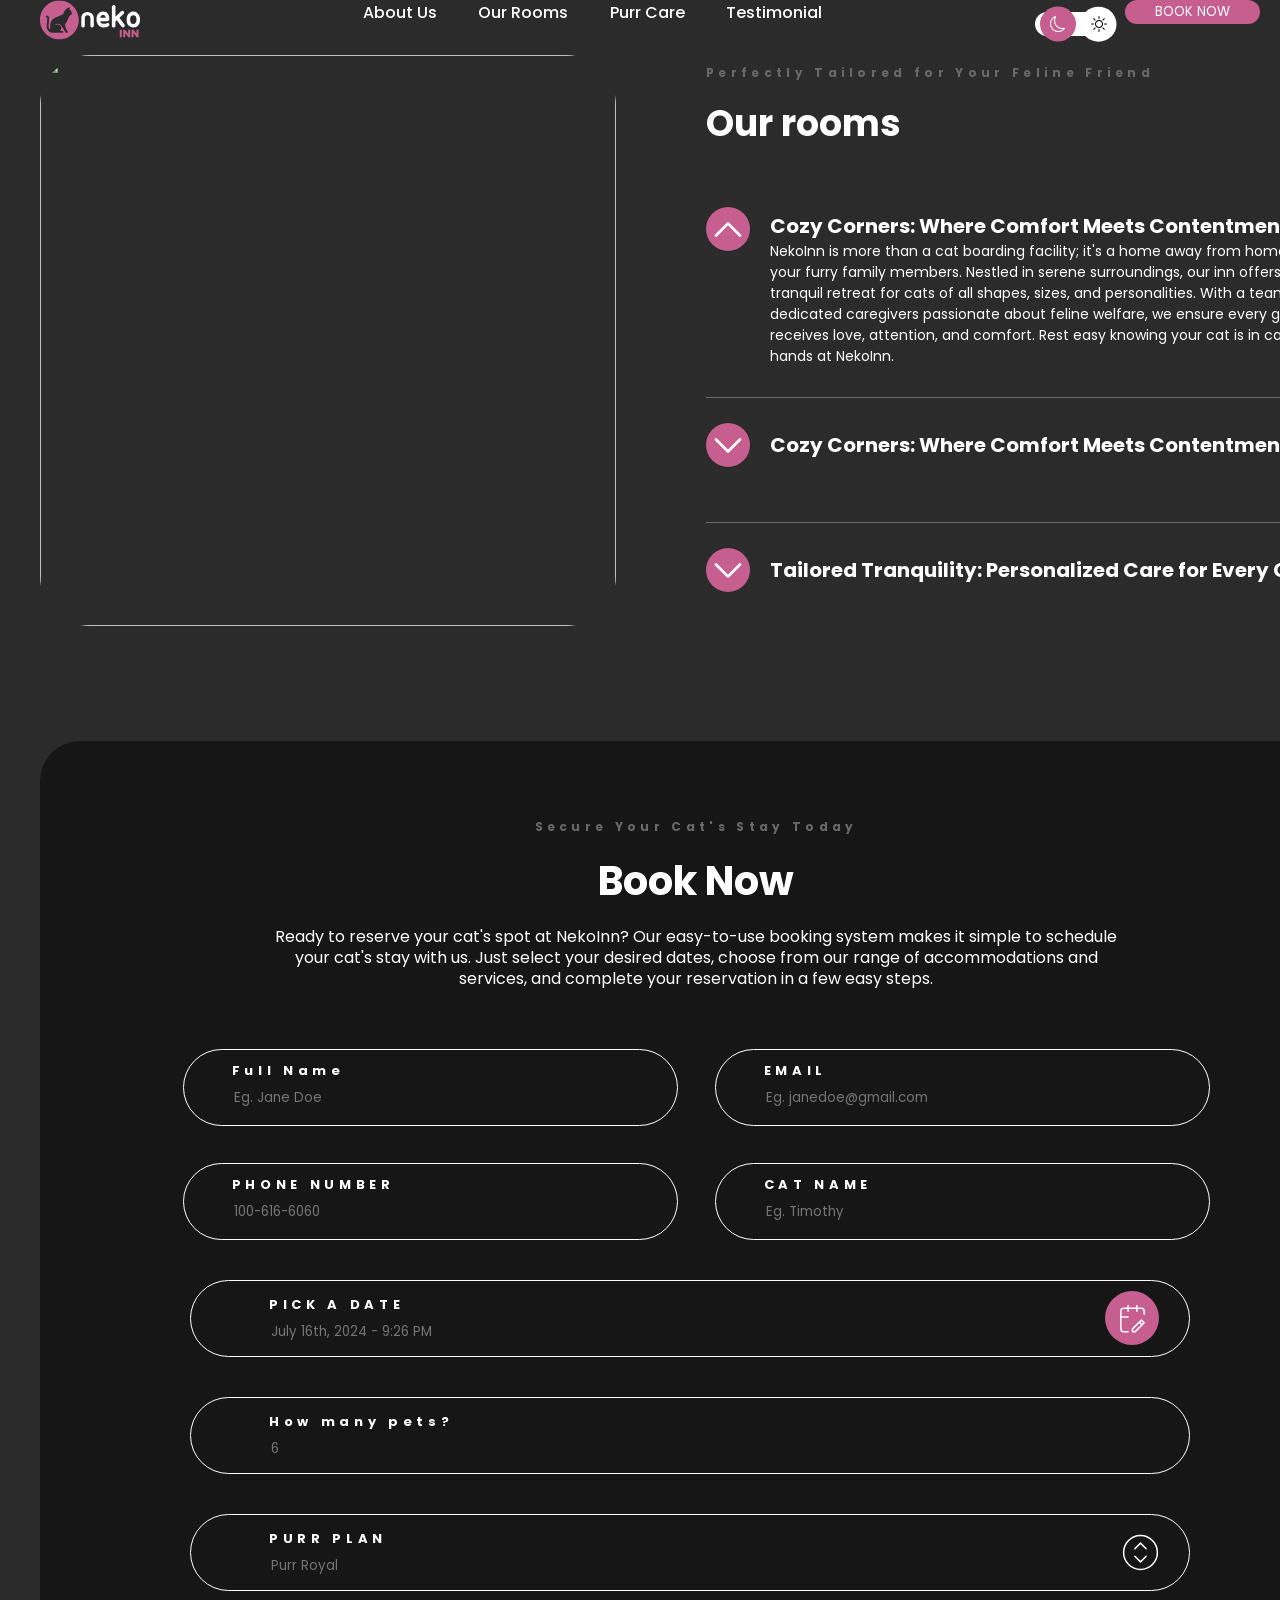
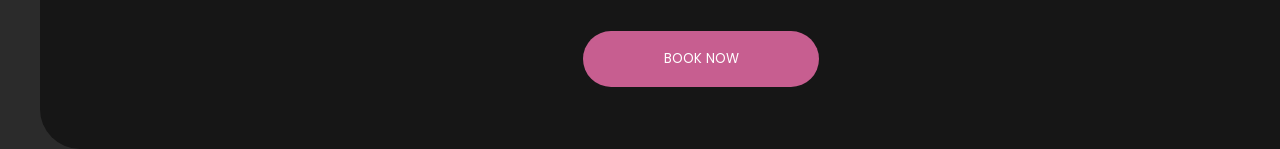
==== commit 01bb2a1f: "dsafs" ====
--- a/index.html
+++ b/index.html
@@ -10,14 +10,14 @@
       href="https://fonts.googleapis.com/css2?family=Poppins:ital,wght@0,100;0,200;0,300;0,400;0,500;0,600;0,700;0,800;0,900;1,100;1,200;1,300;1,400;1,500;1,600;1,700;1,800;1,900&display=swap"
       rel="stylesheet"
     />
-    <link rel="stylesheet" href="./css/style.css" />
+    <link rel="stylesheet" href="./css/style.css">
   </head>
   <body>
     <!-- ozod qiladi -->
     <header class="header">
       <div class="container">
         <div class="header__wrapper">
-          <img src="./images/Layer_1.svg" alt="" class="header__logo" />
+          <img src="./images/Layer_1.svg" alt="" class="header__logo">
           <ul class="header__menu">
             <li class="header__menu-item">
               <a href="" class="header__menu-link">About Us</a>
@@ -35,9 +35,9 @@
           <div class="header__right">
             <div class="header__toggle">
               <i class="bi bi-moon"></i>
-              <i class="bi-brightness-high"></i>
-            </div>
-            <button class="btn BTN">BOOK NOW</button>
+              <i class="bi-brightness-high"></i>       
+           </div>
+           <button class="btn BTN">BOOK NOW</button>   
           </div>
         </div>
       </div>
@@ -46,55 +46,7 @@
     <main>
       <!-- bunyod  -->
 
-      <section class="section-one">
-        <div class="container">
-          <div class="section-one__wrapper">
-            <div class="section-one__content">
-              <p class="text">Where Feline Comfort Comes First</p>
-              <h1 class="text__2">Your 5 Stars Purr Inn</h1>
-              <p class="text__3">
-                At NekoInn, we understand that your beloved feline companion
-                deserves the best care, even when you can't be there. That's why
-                we've created a haven designed specifically for cats, where
-                every whisker is cherished and every purr is celebrated. From
-                cozy accommodations to personalized attention, we strive to
-                provide a nurturing environment where your cat can relax, play,
-                and thrive while you're away. Welcome to NekoInn, where your
-                cat's comfort and happiness are our top priorities.
-              </p>
-              <button class="section-one__btn">BOOK A PURR-SUITE</button>
-            </div>
-
-            <div class="section-one__content">
-              <img src="Mask group (2).png" alt="cat" />
-            </div>
-          </div>
-          <div class="section-one__content-2">
-            <button class="section-one__btn--2">
-              <img src="Mask group (3).png" alt="cat" />
-            </button>
-          </div>
-          <div class="section-one__wrapper--2">
-            <div class="section-one__content--22">
-              <img
-                class="section-one__icon--2"
-                src="location-1.png"
-                alt="icon"
-              />
-              <p class="section-one__text--2">
-                123 Meow Avenue. Kittyville, CA 90210 United States
-              </p>
-            </div>
-            <div class="section-one__content--2">
-              <img class="section-one__icon" src="phone.png" alt="icon" />
-              <p class="section-one__text--3">(555) 555-5555</p>
-
-              <img class="section-one__icon" src="mail.png" alt="icon" />
-              <p class="section-one__text">info@neko-inn.com</p>
-            </div>
-          </div>
-        </div>
-      </section>
+      <section class="section-one"></section>
 
       <!-- bunyod  -->
 
@@ -108,177 +60,123 @@
 
       <section class="room">
         <div class="container">
-          <div class="room__wrapper">
-            <img class="room__pic" src="./cat.svg" alt="" />
-            <div class="room__info">
-              <h4 class="room__sub-text">
-                Perfectly Tailored for Your Feline Friend
-              </h4>
-              <h2 class="room__title">Our rooms</h2>
-              <div class="room__box--big">
-                <span class="span"
-                  ><img
-                    src="./shape.svg"
-                    class="room__img"
-                    alt="icon tepaga qarab turgan bitta rangi oq"
-                /></span>
-                <div class="room__sub-info">
-                  <h3 class="room__sub-title">
-                    Cozy Corners: Where Comfort Meets Contentment
-                  </h3>
-                  <p class="room__text">
-                    NekoInn is more than a cat boarding facility; it's a home
-                    away from home for your furry family members. Nestled in
-                    serene surroundings, our inn offers a tranquil retreat for
-                    cats of all shapes, sizes, and personalities. With a team of
-                    dedicated caregivers passionate about feline welfare, we
-                    ensure every guest receives love, attention, and comfort.
-                    Rest easy knowing your cat is in caring hands at NekoInn.
-                  </p>
+            <div class="room__wrapper">
+                <img class="room__pic" src="./cat.svg" alt="">
+                <div class="room__info">
+                    <h4 class="room__sub-text">Perfectly Tailored for Your Feline Friend</h4>
+                    <h2 class="room__title">Our rooms</h2>
+                    <div class="room__box--big">
+                        <span class="span"><img src="./shape.svg" class="room__img"
+                                alt="icon tepaga qarab turgan bitta rangi oq"></span>
+                        <div class="room__sub-info">
+                            <h3 class="room__sub-title">Cozy Corners: Where Comfort Meets Contentment</h3>
+                            <p class="room__text">NekoInn is more than a cat boarding facility; it's a home away from
+                                home for your furry family members. Nestled in serene surroundings, our inn offers a
+                                tranquil retreat for cats of all shapes, sizes, and personalities. With a team of
+                                dedicated caregivers passionate about feline welfare, we ensure every guest receives
+                                love, attention, and comfort. Rest easy knowing your cat is in caring hands at NekoInn.
+                            </p>
+                        </div>
+                    </div>
+                    <div class="room__box--mini">
+                        <span class="span2"><img src="./shape2.svg" class="room__image"
+                                alt="icon pastga qarab turgan bitta rangi oq"></span>
+                        <h3 class="room__sub-title">Cozy Corners: Where Comfort Meets Contentment</h3>
+                    </div>
+                    <div class="room__box--mini">
+                        <span class="span2"><img src="./shape2.svg" class="room__image"
+                                alt="icon pastga qarab turgan bitta rangi oq"></span>
+                        <h3 class="room__sub-title">Tailored Tranquility: Personalized Care for Every Cat</h3>
+                    </div>
                 </div>
-              </div>
-              <div class="room__box--mini">
-                <span class="span2"
-                  ><img
-                    src="./shape2.svg"
-                    class="room__image"
-                    alt="icon pastga qarab turgan bitta rangi oq"
-                /></span>
-                <h3 class="room__sub-title">
-                  Cozy Corners: Where Comfort Meets Contentment
-                </h3>
-              </div>
-              <div class="room__box--mini">
-                <span class="span2"
-                  ><img
-                    src="./shape2.svg"
-                    class="room__image"
-                    alt="icon pastga qarab turgan bitta rangi oq"
-                /></span>
-                <h3 class="room__sub-title">
-                  Tailored Tranquility: Personalized Care for Every Cat
-                </h3>
-              </div>
             </div>
-          </div>
         </div>
-      </section>
+    </section>
 
-      
+      <!--Nigora-->
+
+      <!--Bunyod-->
 
 
-      <!-- bunyod  -->
 
-      <section class="section-five">
-        <div class="container">
-          <div class="section-five__wrapper">
-            <div class="section-five__content">
-              <img src="Mask group (4).png" alt="cats">
-            </div>
-            <div class="section-five__content">
-              <img src="Mask group (5).png" alt="cats">
-            </div>
-            <div class="section-five__content">
-              <img src="Mask group (4).png" alt="cats">
-            </div>
-            <div class="section-five__content">
-              <img src="Mask group (4).png" alt="cats">
-            </div>
-            <div class="section-five__content">
-              <img src="Mask group (4).png" alt="cats">
-            </div>
-            <div class="section-five__content">
-              <img src="Mask group (4).png" alt="cats">
-            </div>
-            
-          </div>
-        </div>
-       </section>
-  
-       <!-- bunyod  -->
-  
-  
+      <!--Bunyod-->
+
+      <!--Sarvar-->
+
+
+
+
+      <!--Sarvar-->
+
+      <!--Nigora-->
 
 
       <section class="book">
         <div class="container">
-          <div class="book__wrapper">
-            <div class="book__info">
-              <h4 class="book__sub-title">Secure Your Cat's Stay Today</h4>
-              <h2 class="book__title">Book Now</h2>
-              <p class="book__text">
-                Ready to reserve your cat's spot at NekoInn? Our easy-to-use
-                booking system makes it simple to schedule your cat's stay with
-                us. Just select your desired dates, choose from our range of
-                accommodations and services, and complete your reservation in a
-                few easy steps.
-              </p>
+            <div class="book__wrapper">
+                <div class="book__info">
+                    <h4 class="book__sub-title">Secure Your Cat's Stay Today</h4>
+                    <h2 class="book__title">Book Now</h2>
+                    <p class="book__text">Ready to reserve your cat's spot at NekoInn? Our easy-to-use booking system
+                        makes
+                        it simple to schedule your cat's stay with us. Just select your desired dates, choose from our
+                        range
+                        of accommodations and services, and complete your reservation in a few easy steps.</p>
+                </div>
+                <div class="book__box">
+                    <div class="book__box--top">
+                        <div class="book__box--mini">
+                            <p class="book__sub-text">Full Name</p>
+                            <input class="input" placeholder="Eg. Jane Doe" type="text">
+                        </div>
+                        <div class="book__box--mini">
+                            <p class="book__sub-text">EMAIL</p>
+                            <input placeholder="Eg. janedoe@gmail.com" type="text" class="input">
+                        </div>
+                        <div class="book__box--mini">
+                            <p class="book__sub-text">PHONE NUMBER</p>
+                            <input placeholder="100-616-6060" type="text" class="input">
+                        </div>
+                        <div class="book__box--mini">
+                            <p class="book__sub-text">CAT NAME</p>
+                            <input placeholder="Eg. Timothy" type="text" class="input">
+                        </div>
+                    </div>
+                    <div class="book__box--bottom">
+                        <div class="book__box--big">
+                            <div class="book__sub-info">
+                                <p class="book__sub-text">PICK A DATE</p>
+                                <input class="input" type="text" placeholder="July 16th, 2024 - 9:26 PM">
+                            </div>
+                            <span class="span--pink"><img src="./calendar-edit.svg" alt="calendar-edit"></span>
+                        </div>
+                        <div class="book__box--big">
+                            <div class="book__sub-info">
+                                <p class="book__sub-text">How many pets?</p>
+                                <input class="input" type="number" placeholder="6">
+                            </div>
+                        </div>
+                        <div class="book__box--big">
+                            <div class="book__sub-info">
+                                <p class="book__sub-text">PURR PLAN</p>
+                                <input class="input" type="text" placeholder="Purr Royal">
+                            </div>
+                            <img src="./shape3.svg" alt="">
+                        </div>
+                    </div>
+                    <button class="book__btn">BOOK NOW</button>
+                </div>
             </div>
-            <div class="book__box">
-              <div class="book__box--top">
-                <div class="book__box--mini">
-                  <p class="book__sub-text">Full Name</p>
-                  <input class="input" placeholder="Eg. Jane Doe" type="text" />
-                </div>
-                <div class="book__box--mini">
-                  <p class="book__sub-text">EMAIL</p>
-                  <input
-                    placeholder="Eg. janedoe@gmail.com"
-                    type="text"
-                    class="input"
-                  />
-                </div>
-                <div class="book__box--mini">
-                  <p class="book__sub-text">PHONE NUMBER</p>
-                  <input placeholder="100-616-6060" type="text" class="input" />
-                </div>
-                <div class="book__box--mini">
-                  <p class="book__sub-text">CAT NAME</p>
-                  <input placeholder="Eg. Timothy" type="text" class="input" />
-                </div>
-              </div>
-              <div class="book__box--bottom">
-                <div class="book__box--big">
-                  <div class="book__sub-info">
-                    <p class="book__sub-text">PICK A DATE</p>
-                    <input
-                      class="input"
-                      type="text"
-                      placeholder="July 16th, 2024 - 9:26 PM"
-                    />
-                  </div>
-                  <span class="span--pink"
-                    ><img src="./calendar-edit.svg" alt="calendar-edit"
-                  /></span>
-                </div>
-                <div class="book__box--big">
-                  <div class="book__sub-info">
-                    <p class="book__sub-text">How many pets?</p>
-                    <input class="input" type="number" placeholder="6" />
-                  </div>
-                </div>
-                <div class="book__box--big">
-                  <div class="book__sub-info">
-                    <p class="book__sub-text">PURR PLAN</p>
-                    <input class="input" type="text" placeholder="Purr Royal" />
-                  </div>
-                  <img src="./shape3.svg" alt="" />
-                </div>
-              </div>
-              <button class="book__btn">BOOK NOW</button>
-            </div>
-          </div>
         </div>
-      </section>
+    </section>
+
 
       <!--Nigora-->
+    </main>
+
+    <footer></footer>
+  </body>
+</html>
 
 
 
-
-
-    </main>
-    
-    <footer></footer>
-  </body>
-</html>
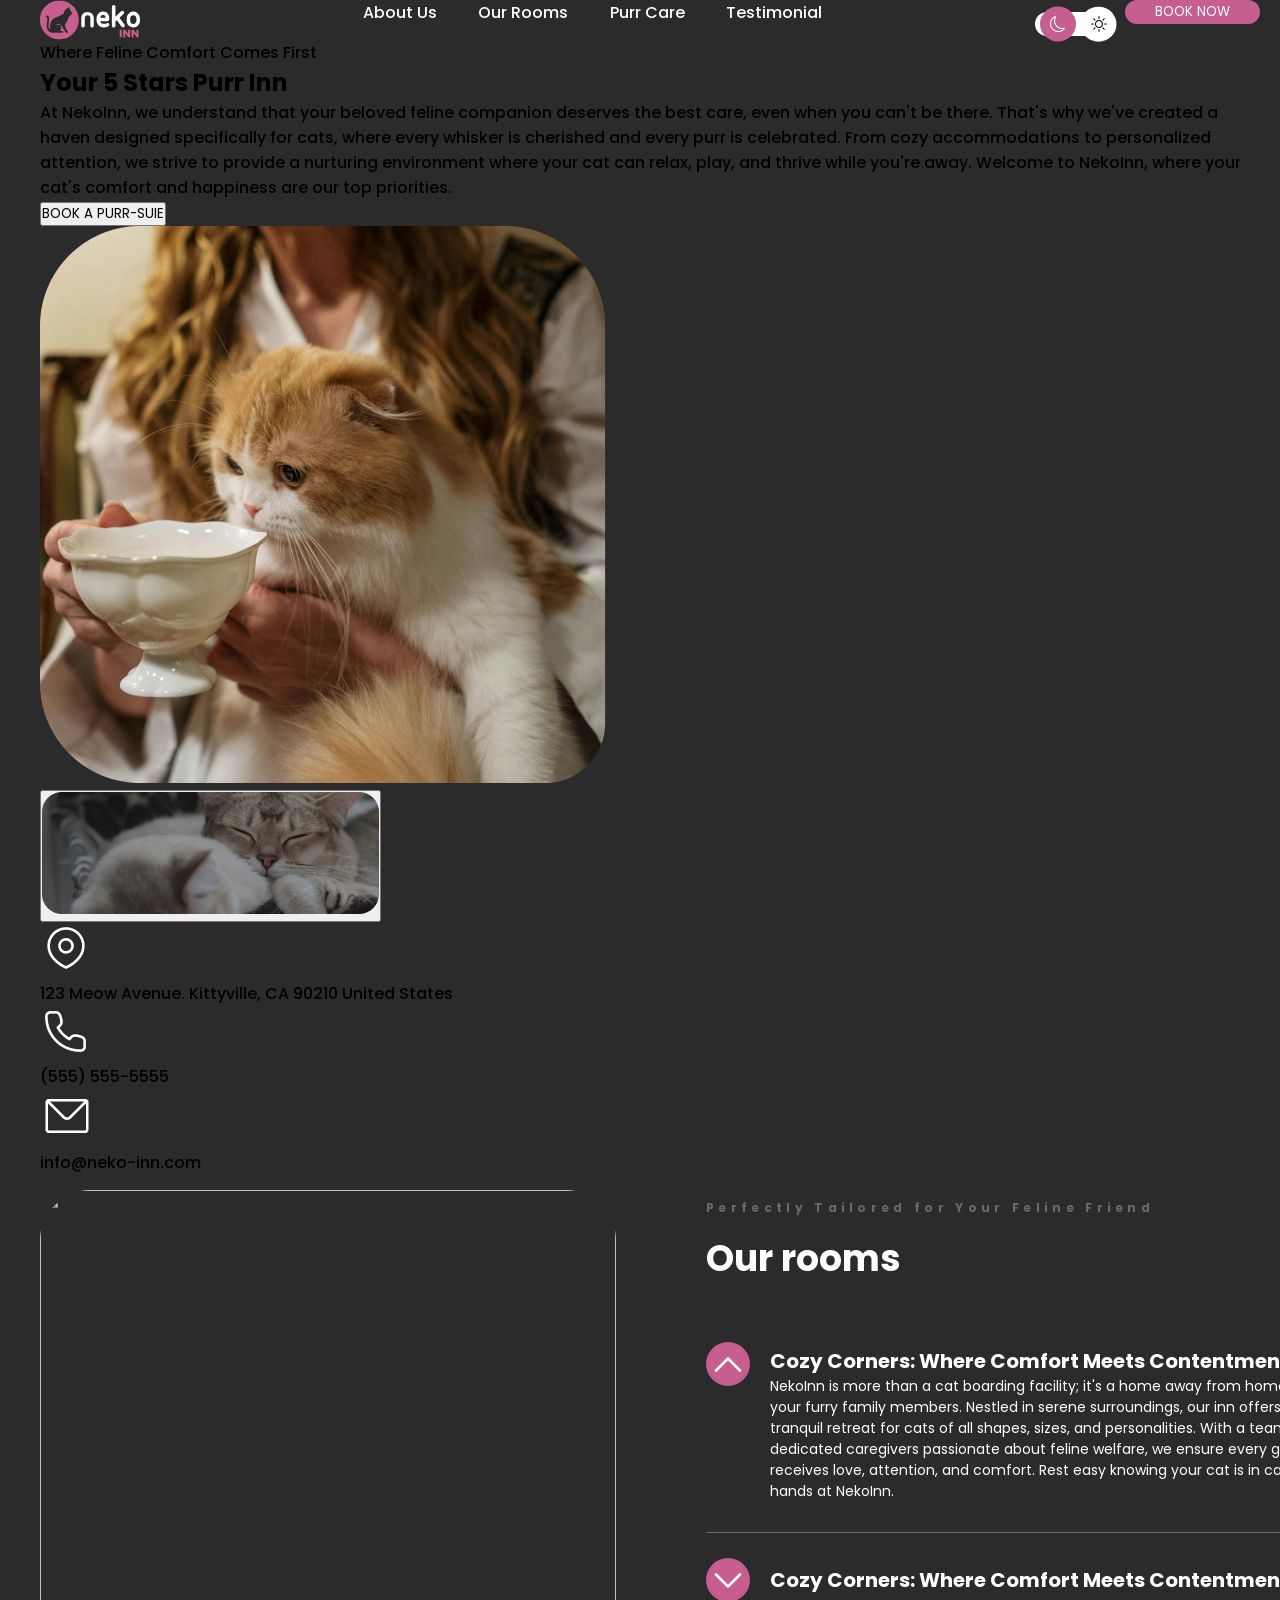
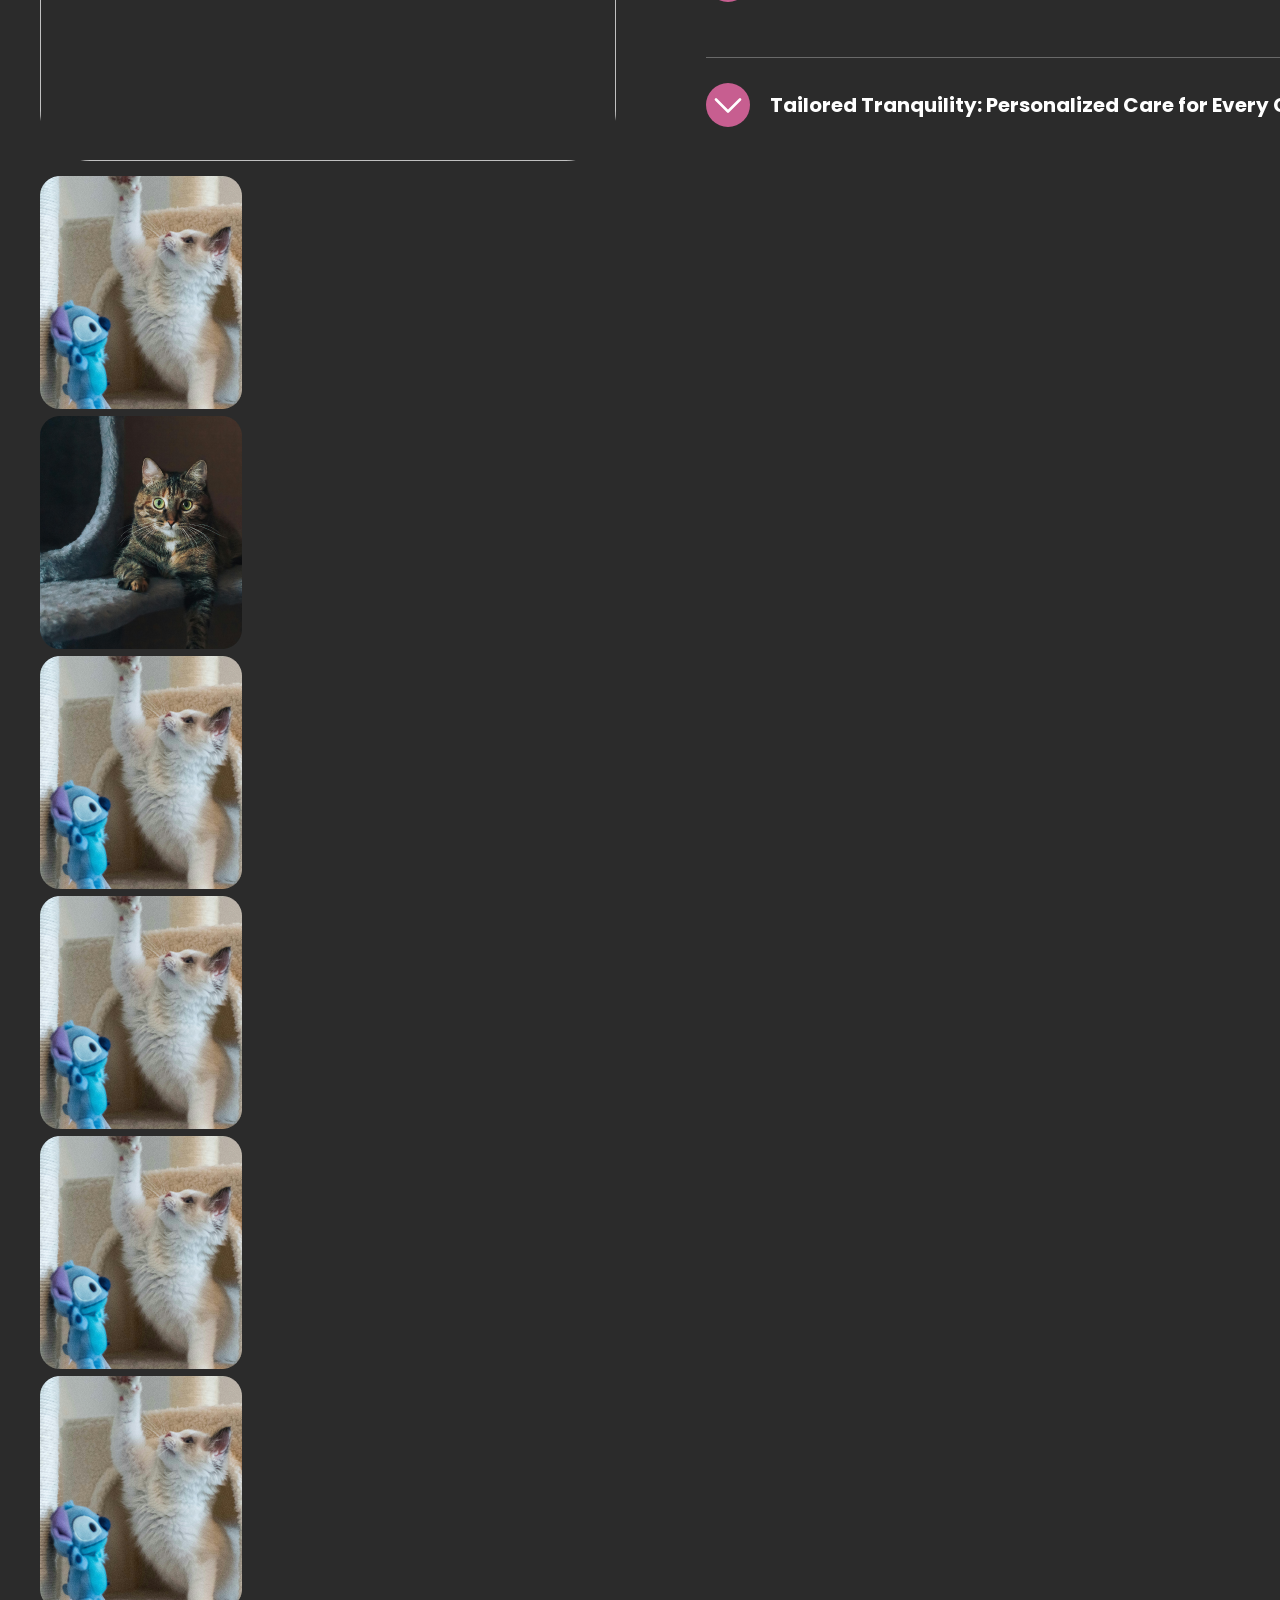
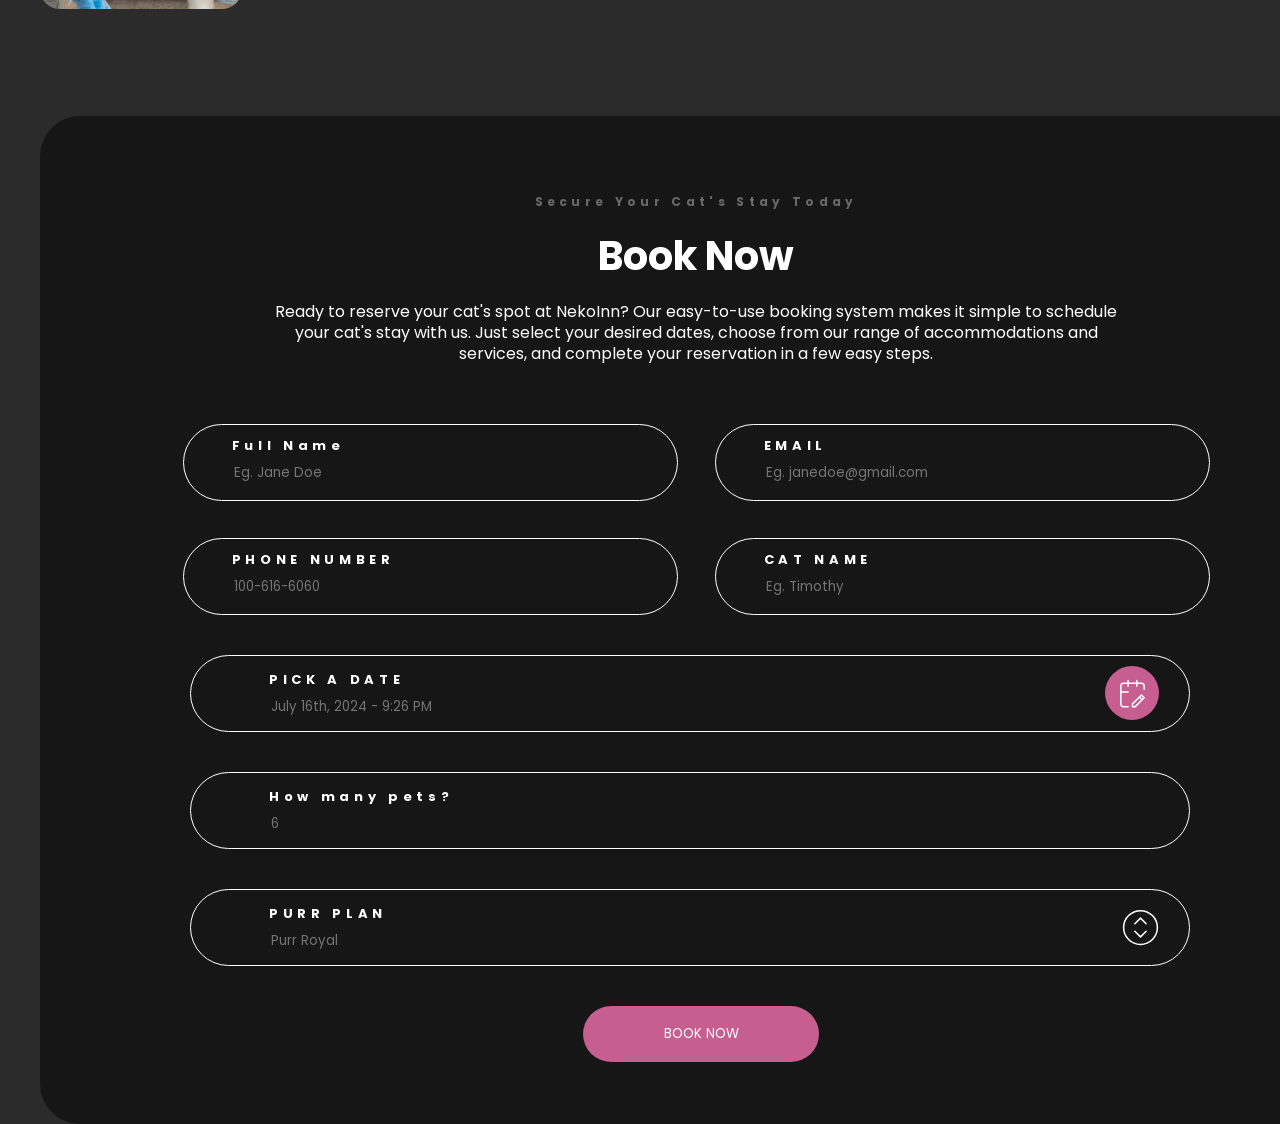
==== commit 3029a57d: "adf" ====
--- a/index.html
+++ b/index.html
@@ -10,14 +10,14 @@
       href="https://fonts.googleapis.com/css2?family=Poppins:ital,wght@0,100;0,200;0,300;0,400;0,500;0,600;0,700;0,800;0,900;1,100;1,200;1,300;1,400;1,500;1,600;1,700;1,800;1,900&display=swap"
       rel="stylesheet"
     />
-    <link rel="stylesheet" href="./css/style.css">
+    <link rel="stylesheet" href="./css/style.css" />
   </head>
   <body>
     <!-- ozod qiladi -->
     <header class="header">
       <div class="container">
         <div class="header__wrapper">
-          <img src="./images/Layer_1.svg" alt="" class="header__logo">
+          <img src="./images/Layer_1.svg" alt="" class="header__logo" />
           <ul class="header__menu">
             <li class="header__menu-item">
               <a href="" class="header__menu-link">About Us</a>
@@ -35,9 +35,9 @@
           <div class="header__right">
             <div class="header__toggle">
               <i class="bi bi-moon"></i>
-              <i class="bi-brightness-high"></i>       
-           </div>
-           <button class="btn BTN">BOOK NOW</button>   
+              <i class="bi-brightness-high"></i>
+            </div>
+            <button class="btn BTN">BOOK NOW</button>
           </div>
         </div>
       </div>
@@ -46,7 +46,55 @@
     <main>
       <!-- bunyod  -->
 
-      <section class="section-one"></section>
+      <section class="section-one">
+        <div class="container">
+          <div class="section-one__wrapper">
+            <div class="section-one__content">
+              <p class="text">Where Feline Comfort Comes First</p>
+              <h1 class="text__2">Your 5 Stars Purr Inn</h1>
+              <p class="text__3">
+                At NekoInn, we understand that your beloved feline companion
+                deserves the best care, even when you can't be there. That's why
+                we've created a haven designed specifically for cats, where
+                every whisker is cherished and every purr is celebrated. From
+                cozy accommodations to personalized attention, we strive to
+                provide a nurturing environment where your cat can relax, play,
+                and thrive while you're away. Welcome to NekoInn, where your
+                cat's comfort and happiness are our top priorities.
+              </p>
+              <button class="section-one__btn">BOOK A PURR-SUIE</button>
+            </div>
+
+            <div class="section-one__content">
+              <img src="Mask group (2).png" alt="cat" />
+            </div>
+          </div>
+          <div class="section-one__content-2">
+            <button class="section-one__btn--2">
+              <img src="Mask group (3).png" alt="cat" />
+            </button>
+          </div>
+          <div class="section-one__wrapper--2">
+            <div class="section-one__content--22">
+              <img
+                class="section-one__icon--2"
+                src="location-1.png"
+                alt="icon"
+              />
+              <p class="section-one__text--2">
+                123 Meow Avenue. Kittyville, CA 90210 United States
+              </p>
+            </div>
+            <div class="section-one__content--2">
+              <img class="section-one__icon" src="phone.png" alt="icon" />
+              <p class="section-one__text--3">(555) 555-5555</p>
+
+              <img class="section-one__icon" src="mail.png" alt="icon" />
+              <p class="section-one__text">info@neko-inn.com</p>
+            </div>
+          </div>
+        </div>
+      </section>
 
       <!-- bunyod  -->
 
@@ -60,123 +108,177 @@
 
       <section class="room">
         <div class="container">
-            <div class="room__wrapper">
-                <img class="room__pic" src="./cat.svg" alt="">
-                <div class="room__info">
-                    <h4 class="room__sub-text">Perfectly Tailored for Your Feline Friend</h4>
-                    <h2 class="room__title">Our rooms</h2>
-                    <div class="room__box--big">
-                        <span class="span"><img src="./shape.svg" class="room__img"
-                                alt="icon tepaga qarab turgan bitta rangi oq"></span>
-                        <div class="room__sub-info">
-                            <h3 class="room__sub-title">Cozy Corners: Where Comfort Meets Contentment</h3>
-                            <p class="room__text">NekoInn is more than a cat boarding facility; it's a home away from
-                                home for your furry family members. Nestled in serene surroundings, our inn offers a
-                                tranquil retreat for cats of all shapes, sizes, and personalities. With a team of
-                                dedicated caregivers passionate about feline welfare, we ensure every guest receives
-                                love, attention, and comfort. Rest easy knowing your cat is in caring hands at NekoInn.
-                            </p>
-                        </div>
-                    </div>
-                    <div class="room__box--mini">
-                        <span class="span2"><img src="./shape2.svg" class="room__image"
-                                alt="icon pastga qarab turgan bitta rangi oq"></span>
-                        <h3 class="room__sub-title">Cozy Corners: Where Comfort Meets Contentment</h3>
-                    </div>
-                    <div class="room__box--mini">
-                        <span class="span2"><img src="./shape2.svg" class="room__image"
-                                alt="icon pastga qarab turgan bitta rangi oq"></span>
-                        <h3 class="room__sub-title">Tailored Tranquility: Personalized Care for Every Cat</h3>
-                    </div>
-                </div>
-            </div>
-        </div>
-    </section>
+          <div class="room__wrapper">
+            <img class="room__pic" src="./cat.svg" alt="" />
+            <div class="room__info">
+              <h4 class="room__sub-text">
+                Perfectly Tailored for Your Feline Friend
+              </h4>
+              <h2 class="room__title">Our rooms</h2>
+              <div class="room__box--big">
+                <span class="span"
+                  ><img
+                    src="./shape.svg"
+                    class="room__img"
+                    alt="icon tepaga qarab turgan bitta rangi oq"
+                /></span>
+                <div class="room__sub-info">
+                  <h3 class="room__sub-title">
+                    Cozy Corners: Where Comfort Meets Contentment
+                  </h3>
+                  <p class="room__text">
+                    NekoInn is more than a cat boarding facility; it's a home
+                    away from home for your furry family members. Nestled in
+                    serene surroundings, our inn offers a tranquil retreat for
+                    cats of all shapes, sizes, and personalities. With a team of
+                    dedicated caregivers passionate about feline welfare, we
+                    ensure every guest receives love, attention, and comfort.
+                    Rest easy knowing your cat is in caring hands at NekoInn.
+                  </p>
+                </div>
+              </div>
+              <div class="room__box--mini">
+                <span class="span2"
+                  ><img
+                    src="./shape2.svg"
+                    class="room__image"
+                    alt="icon pastga qarab turgan bitta rangi oq"
+                /></span>
+                <h3 class="room__sub-title">
+                  Cozy Corners: Where Comfort Meets Contentment
+                </h3>
+              </div>
+              <div class="room__box--mini">
+                <span class="span2"
+                  ><img
+                    src="./shape2.svg"
+                    class="room__image"
+                    alt="icon pastga qarab turgan bitta rangi oq"
+                /></span>
+                <h3 class="room__sub-title">
+                  Tailored Tranquility: Personalized Care for Every Cat
+                </h3>
+              </div>
+            </div>
+          </div>
+        </div>
+      </section>
+
+      
+
+
+      <!-- bunyod  -->
+
+      <section class="section-five">
+        <div class="container">
+          <div class="section-five__wrapper">
+            <div class="section-five__content">
+              <img src="Mask group (4).png" alt="cats">
+            </div>
+            <div class="section-five__content">
+              <img src="Mask group (5).png" alt="cats">
+            </div>
+            <div class="section-five__content">
+              <img src="Mask group (4).png" alt="cats">
+            </div>
+            <div class="section-five__content">
+              <img src="Mask group (4).png" alt="cats">
+            </div>
+            <div class="section-five__content">
+              <img src="Mask group (4).png" alt="cats">
+            </div>
+            <div class="section-five__content">
+              <img src="Mask group (4).png" alt="cats">
+            </div>
+            
+          </div>
+        </div>
+       </section>
+  
+       <!-- bunyod  -->
+  
+  
+
+
+      <section class="book">
+        <div class="container">
+          <div class="book__wrapper">
+            <div class="book__info">
+              <h4 class="book__sub-title">Secure Your Cat's Stay Today</h4>
+              <h2 class="book__title">Book Now</h2>
+              <p class="book__text">
+                Ready to reserve your cat's spot at NekoInn? Our easy-to-use
+                booking system makes it simple to schedule your cat's stay with
+                us. Just select your desired dates, choose from our range of
+                accommodations and services, and complete your reservation in a
+                few easy steps.
+              </p>
+            </div>
+            <div class="book__box">
+              <div class="book__box--top">
+                <div class="book__box--mini">
+                  <p class="book__sub-text">Full Name</p>
+                  <input class="input" placeholder="Eg. Jane Doe" type="text" />
+                </div>
+                <div class="book__box--mini">
+                  <p class="book__sub-text">EMAIL</p>
+                  <input
+                    placeholder="Eg. janedoe@gmail.com"
+                    type="text"
+                    class="input"
+                  />
+                </div>
+                <div class="book__box--mini">
+                  <p class="book__sub-text">PHONE NUMBER</p>
+                  <input placeholder="100-616-6060" type="text" class="input" />
+                </div>
+                <div class="book__box--mini">
+                  <p class="book__sub-text">CAT NAME</p>
+                  <input placeholder="Eg. Timothy" type="text" class="input" />
+                </div>
+              </div>
+              <div class="book__box--bottom">
+                <div class="book__box--big">
+                  <div class="book__sub-info">
+                    <p class="book__sub-text">PICK A DATE</p>
+                    <input
+                      class="input"
+                      type="text"
+                      placeholder="July 16th, 2024 - 9:26 PM"
+                    />
+                  </div>
+                  <span class="span--pink"
+                    ><img src="./calendar-edit.svg" alt="calendar-edit"
+                  /></span>
+                </div>
+                <div class="book__box--big">
+                  <div class="book__sub-info">
+                    <p class="book__sub-text">How many pets?</p>
+                    <input class="input" type="number" placeholder="6" />
+                  </div>
+                </div>
+                <div class="book__box--big">
+                  <div class="book__sub-info">
+                    <p class="book__sub-text">PURR PLAN</p>
+                    <input class="input" type="text" placeholder="Purr Royal" />
+                  </div>
+                  <img src="./shape3.svg" alt="" />
+                </div>
+              </div>
+              <button class="book__btn">BOOK NOW</button>
+            </div>
+          </div>
+        </div>
+      </section>
 
       <!--Nigora-->
 
-      <!--Bunyod-->
-
-
-
-      <!--Bunyod-->
-
-      <!--Sarvar-->
-
-
-
-
-      <!--Sarvar-->
-
-      <!--Nigora-->
-
-
-      <section class="book">
-        <div class="container">
-            <div class="book__wrapper">
-                <div class="book__info">
-                    <h4 class="book__sub-title">Secure Your Cat's Stay Today</h4>
-                    <h2 class="book__title">Book Now</h2>
-                    <p class="book__text">Ready to reserve your cat's spot at NekoInn? Our easy-to-use booking system
-                        makes
-                        it simple to schedule your cat's stay with us. Just select your desired dates, choose from our
-                        range
-                        of accommodations and services, and complete your reservation in a few easy steps.</p>
-                </div>
-                <div class="book__box">
-                    <div class="book__box--top">
-                        <div class="book__box--mini">
-                            <p class="book__sub-text">Full Name</p>
-                            <input class="input" placeholder="Eg. Jane Doe" type="text">
-                        </div>
-                        <div class="book__box--mini">
-                            <p class="book__sub-text">EMAIL</p>
-                            <input placeholder="Eg. janedoe@gmail.com" type="text" class="input">
-                        </div>
-                        <div class="book__box--mini">
-                            <p class="book__sub-text">PHONE NUMBER</p>
-                            <input placeholder="100-616-6060" type="text" class="input">
-                        </div>
-                        <div class="book__box--mini">
-                            <p class="book__sub-text">CAT NAME</p>
-                            <input placeholder="Eg. Timothy" type="text" class="input">
-                        </div>
-                    </div>
-                    <div class="book__box--bottom">
-                        <div class="book__box--big">
-                            <div class="book__sub-info">
-                                <p class="book__sub-text">PICK A DATE</p>
-                                <input class="input" type="text" placeholder="July 16th, 2024 - 9:26 PM">
-                            </div>
-                            <span class="span--pink"><img src="./calendar-edit.svg" alt="calendar-edit"></span>
-                        </div>
-                        <div class="book__box--big">
-                            <div class="book__sub-info">
-                                <p class="book__sub-text">How many pets?</p>
-                                <input class="input" type="number" placeholder="6">
-                            </div>
-                        </div>
-                        <div class="book__box--big">
-                            <div class="book__sub-info">
-                                <p class="book__sub-text">PURR PLAN</p>
-                                <input class="input" type="text" placeholder="Purr Royal">
-                            </div>
-                            <img src="./shape3.svg" alt="">
-                        </div>
-                    </div>
-                    <button class="book__btn">BOOK NOW</button>
-                </div>
-            </div>
-        </div>
-    </section>
-
-
-      <!--Nigora-->
+
+
+
+
     </main>
-
+    
     <footer></footer>
   </body>
 </html>
-
-
-
--- a/css/style.css
+++ b/css/style.css
@@ -97,124 +97,6 @@
   transform: translate(-10.5px, -0.3px);
   padding: 5px 10px;
   border-radius: 50%;
-}
-
-.section-one__wrapper {
-  display: flex;
-  align-items: center;
-  justify-content: space-between;
-  margin-top: 50px;
-}
-
-.text {
-  width: 700px;
-  color: rgb(105, 105, 105);
-  font-size: 14px;
-  line-height: 21px;
-  letter-spacing: 36%;
-}
-
-.text__2 {
-  width: 700px;
-  color: white;
-  font-size: 46px;
-  line-height: 69px;
-  margin-top: 15px;
-  margin-bottom: 15px;
-}
-
-.text__3 {
-  width: 530px;
-  color: white;
-  font-size: 14px;
-  line-height: 21px;
-  margin-bottom: 10px;
-}
-
-.section-one__btn {
-  border: none;
-  background: none;
-  color: white;
-  background-color: rgb(199, 94, 144);
-  padding: 10px 30px;
-  border-radius: 220px;
-}
-
-.section-one__wrapper--2 {
-  display: flex;
-  align-items: center;
-  justify-content: space-between;
-  width: 1313px;
-  height: 168px;
-  background-color: rgb(199, 94, 144);
-  padding: 5px;
-  border-radius: 40px;
-  margin-bottom: 50px;
-}
-
-.section-one__content--2 {
-  height: 170px;
-  width: 1313px;
-  display: flex;
-  align-items: center;
-  background-color: rgb(142, 52, 95);
-  border-top-left-radius: 100px;
-  border-top-right-radius: 50px;
-  border-bottom-right-radius: 50px;
-  border-bottom-left-radius: 100px;
-}
-
-.section-one__text {
-  color: white;
-}
-
-.section-one__text--2 {
-  width: 350px;
-  color: white;
-}
-
-.section-one__content--22 {
-  display: flex;
-  align-items: center;
-}
-
-.section-one__text--3 {
-  margin-right: 200px;
-  color: white;
-}
-
-.section-one__icon {
-  background-color: rgb(199, 94, 144);
-  padding: 10px;
-  border-radius: 100px;
-  margin-left: 35px;
-  margin-right: 10px;
-}
-
-.section-one__icon--2 {
-  background-color: rgb(142, 52, 95);
-  padding: 10px;
-  border-radius: 100px;
-  margin-left: 25px;
-  margin-right: 10px;
-}
-
-.section-one__btn--2 {
-  border: none;
-  background: none;
-  margin-bottom: 50px;
-}
-
-.section-five__wrapper {
-  display: flex;
-  align-items: center;
-  justify-content: space-between;
-  margin-top: 50px;
-  margin-bottom: 50px;
-}
-
-.section-five__content {
-  margin-right: 25px;
 }
 
 .room__wrapper {
@@ -607,4 +489,187 @@
   color: white;
   margin-left: calc(50% - 113px);
   border: none;
+}
+
+.footer__wrapper {
+  width: 100%;
+  height: 674px;
+  background-color: #161616;
+  border-top-left-radius: 160px;
+  border-top-right-radius: 160px;
+  margin-top: 200px;
+  padding: 70px;
+}
+
+.footer__logo {
+  display: flex;
+  align-items: center;
+  gap: 20px;
+}
+
+.footer__sub-title--logo {
+  color: white;
+  margin-bottom: 5px;
+  margin-top: 10px;
+  font-family: "Poppins";
+  font-size: 12px;
+  font-weight: 700;
+  line-height: 18px;
+  letter-spacing: 0.36em;
+  text-align: left;
+}
+
+.footer__title {
+  color: white;
+  font-family: "Poppins";
+  font-size: 40px;
+  font-weight: 700;
+  line-height: 60px;
+  text-align: left;
+}
+
+.footer__input-box {
+  width: 719px;
+  height: 77px;
+  border-radius: 40px;
+  border: 1px solid #FFFFFF;
+  display: flex;
+  align-items: center;
+  justify-content: space-between;
+  gap: 30px;
+  padding: 50px;
+}
+
+.footer__sub-input-box {
+  display: flex;
+  align-items: center;
+  flex-direction: column;
+}
+
+.footer__icon-box {
+  width: 54px;
+  height: 54px;
+  border-radius: 50%;
+  background-color: #C75E90;
+  display: flex;
+  justify-content: center;
+  align-items: center;
+}
+
+.footer__input {
+  border: none;
+  outline: none;
+  background-color: transparent;
+  color: white;
+}
+
+.footer__input-title {
+  font-family: "Poppins";
+  font-size: 10px;
+  font-weight: 700;
+  line-height: 15px;
+  letter-spacing: 0.36em;
+  text-align: left;
+  color: #696969;
+  margin-left: -100px;
+  margin-bottom: 10px;
+}
+
+.footer__top {
+  display: flex;
+  justify-content: space-between;
+  align-items: center;
+  margin-bottom: 50px;
+}
+
+.footer__bottom {
+  padding-top: 10px;
+  border-top: 1px solid rgba(128, 128, 128, 0.1294117647);
+}
+
+.footer__box {
+  display: flex;
+  align-items: start;
+  gap: 30px;
+  margin: 55px 0;
+}
+
+.footer__sub-title {
+  color: white;
+  font-family: "Poppins";
+  font-size: 20px;
+  font-weight: 700;
+  line-height: 30px;
+  text-align: left;
+}
+
+.footer__text {
+  color: white;
+  margin-top: 10px;
+  font-family: "Poppins";
+  font-size: 14px;
+  font-weight: 400;
+  line-height: 21px;
+  text-align: left;
+}
+
+.footer__link {
+  font-family: "Poppins";
+  font-size: 14px;
+  font-weight: 400;
+  line-height: 46px;
+  text-align: left;
+  color: white;
+  margin: 7px 0;
+}
+
+.footer__menu-title {
+  font-family: "Poppins";
+  font-size: 20px;
+  font-weight: 700;
+  line-height: 30px;
+  text-align: left;
+  color: white;
+  margin-bottom: 10px;
+}
+
+.footer__menu {
+  margin-left: 400px;
+  margin-top: -390px;
+}
+
+.footer__img-box {
+  margin-left: 640px;
+  margin-top: -180px;
+}
+
+.footer__tittle {
+  font-family: "Poppins";
+  font-size: 20px;
+  font-weight: 700;
+  line-height: 30px;
+  text-align: left;
+  color: white;
+}
+
+.footer__images {
+  display: flex;
+  align-items: center;
+  justify-content: start;
+  gap: 40px;
+  margin-top: 30px;
+}
+
+.footer__general-text {
+  font-family: "Poppins";
+  font-size: 14px;
+  font-weight: 700;
+  line-height: 46px;
+  letter-spacing: 0.26em;
+  text-align: left;
+  color: white;
+  margin-left: 550px;
+  margin-top: 150px;
+  padding-top: 30px;
+  border-top: 1px solid rgba(128, 128, 128, 0.1294117647);
 }/*# sourceMappingURL=style.css.map */
